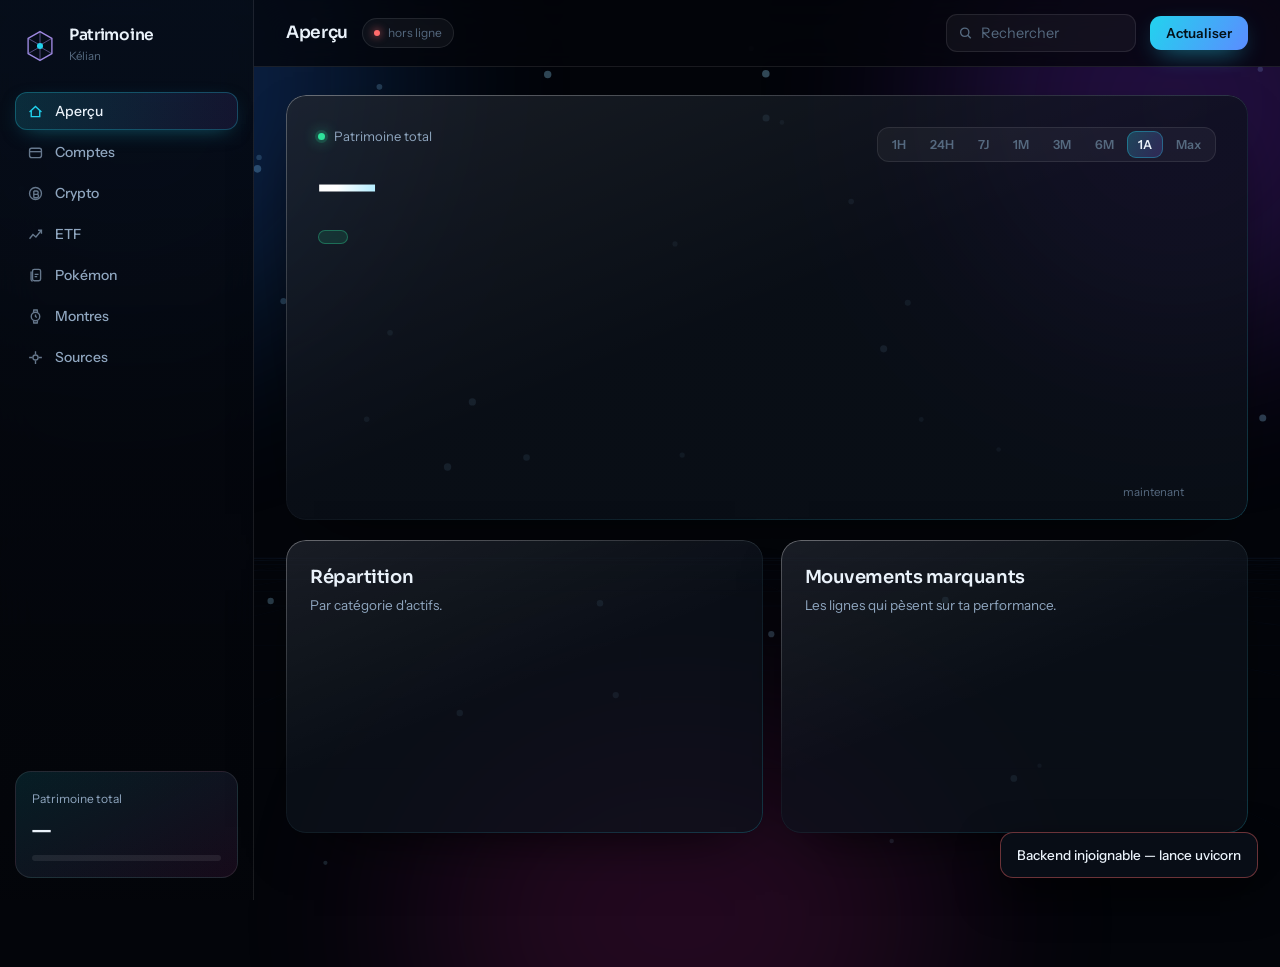
==== patrimoine/app/static/index.html @ 84a6c873 "Add patrimoine project files Co-Authored-By: Claude Sonnet 5 <noreply@anthropic.com>" ====
<!doctype html>
<meta charset="utf-8">
<meta name="viewport" content="width=device-width, initial-scale=1">
<title>Patrimoine</title>
<link rel="preconnect" href="https://fonts.googleapis.com">
<link rel="preconnect" href="https://fonts.gstatic.com" crossorigin>
<link href="https://fonts.googleapis.com/css2?family=Instrument+Sans:wght@400;500;600&family=Sora:wght@400;500;600;700&display=swap" rel="stylesheet">
<link rel="stylesheet" href="style.css">

<canvas id="ciel"></canvas>
<div class="halos"><i class="h1"></i><i class="h2"></i><i class="h3"></i></div>

<div class="app">
<aside>
  <div class="marque">
    <div class="cube"><svg viewBox="0 0 40 40" fill="none">
      <path d="M20 3 34 11v18L20 37 6 29V11z" stroke="url(#g1)" stroke-width="1.6" stroke-linejoin="round"/>
      <path d="M20 3v34M6 11l14 8 14-8M6 29l14-8 14 8" stroke="url(#g1)" stroke-width="1.1" opacity=".55"/>
      <circle cx="20" cy="20" r="3.6" fill="#22D3EE"/>
      <defs><linearGradient id="g1" x1="6" y1="37" x2="34" y2="3"><stop stop-color="#22D3EE"/><stop offset="1" stop-color="#FF4FD8"/></linearGradient></defs>
    </svg></div>
    <div><b>Patrimoine</b><span>Kélian</span></div>
  </div>

  <div class="menu" id="menu">
    <button class="mi" data-v="apercu" aria-current="true"><svg viewBox="0 0 20 20" fill="none" stroke="currentColor" stroke-width="1.6"><path d="M3 10.5 10 4l7 6.5"/><path d="M5 9.5V16h10V9.5"/></svg>Aperçu</button>
    <button class="mi" data-v="comptes"><svg viewBox="0 0 20 20" fill="none" stroke="currentColor" stroke-width="1.6"><rect x="3" y="5" width="14" height="11" rx="2.5"/><path d="M3 9h14"/></svg>Comptes<small id="n-cpt"></small></button>
    <button class="mi" data-v="crypto"><svg viewBox="0 0 20 20" fill="none" stroke="currentColor" stroke-width="1.6"><circle cx="10" cy="10" r="7"/><path d="M8 7h3.2a2 2 0 0 1 0 4H8m0 0h3.6a2 2 0 0 1 0 4H8m0-8v8"/></svg>Crypto<small id="n-cry"></small></button>
    <button class="mi" data-v="bourse"><svg viewBox="0 0 20 20" fill="none" stroke="currentColor" stroke-width="1.6"><path d="M3 15l4-5 3.5 3L17 5"/><path d="M13 5h4v4"/></svg>ETF<small id="n-etf"></small></button>
    <button class="mi" data-v="pokemon"><svg viewBox="0 0 20 20" fill="none" stroke="currentColor" stroke-width="1.6"><rect x="6.5" y="2.8" width="9.5" height="13.4" rx="2"/><path d="M4.8 5.2v9.6a2.2 2.2 0 0 0 1.7 2.1"/><path d="M9 8.6h4.5M9 11.4h3"/></svg>Pokémon<small id="n-pok"></small></button>
    <button class="mi" data-v="montres"><svg viewBox="0 0 20 20" fill="none" stroke="currentColor" stroke-width="1.6"><circle cx="10" cy="10" r="5"/><path d="M7.6 5.2 8 2.4h4l.4 2.8M7.6 14.8 8 17.6h4l.4-2.8M10 7.6V10l1.6 1.2"/></svg>Montres<small id="n-mon"></small></button>
    <button class="mi" data-v="sources"><svg viewBox="0 0 20 20" fill="none" stroke="currentColor" stroke-width="1.6"><path d="M10 2.5v4M10 13.5v4M2.5 10h4M13.5 10h4"/><circle cx="10" cy="10" r="3"/></svg>Sources</button>
  </div>

  <div class="side-bas">
    <div class="jauge"><span>Patrimoine total</span><b class="num" id="j-total">—</b><div class="barre" id="j-barre"></div></div>
  </div>
</aside>

<div class="zone">
  <div class="haut">
    <h1 id="titre">Aperçu</h1>
    <span class="etat-flux" id="flux"><i></i><span id="flux-txt">connexion…</span></span>
    <div class="recherche">
      <svg viewBox="0 0 20 20" fill="none" stroke="currentColor" stroke-width="1.8"><circle cx="9" cy="9" r="5.5"/><path d="M13 13l4 4"/></svg>
      <input id="q" placeholder="Rechercher" aria-label="Rechercher">
    </div>
    <button class="btn" id="sync">Actualiser</button>
  </div>

  <div class="corps">
    <!-- ===================== APERÇU ===================== -->
    <section class="vue on" id="v-apercu">
      <div class="scene"><div class="verre heros" id="heros">
        <div class="h-haut">
          <div>
            <p class="etiq"><i class="live"></i>Patrimoine total</p>
            <div class="montant num" id="total">—</div>
            <div class="gain"><span class="pilule" id="pilule"></span><em id="lib-periode"></em></div>
          </div>
          <div class="periodes" id="periodes"></div>
        </div>
        <div class="graph" id="zone-g">
          <svg id="courbe" viewBox="0 0 1000 216" preserveAspectRatio="none" role="img" aria-label="Évolution du patrimoine"></svg>
          <div class="info" id="info"></div>
        </div>
        <div class="echelle"><span id="e-g"></span><span id="e-d">maintenant</span></div>
      </div></div>

      <div class="duo">
        <div class="verre pan"><h2>Répartition</h2><p class="sous">Par catégorie d'actifs.</p>
          <div class="donut"><div class="donut-3d"><svg viewBox="0 0 186 186" id="donut" aria-hidden="true"></svg></div>
            <div class="dl" id="donut-leg"></div></div></div>
        <div class="verre pan"><h2>Mouvements marquants</h2><p class="sous">Les lignes qui pèsent sur ta performance.</p>
          <div id="mouv" style="margin-top:6px"></div></div>
      </div>
    </section>

    <!-- ===================== COMPTES ===================== -->
    <section class="vue" id="v-comptes">
      <div class="tete"><div><h2>Mes comptes</h2><p class="sous">Clique un compte pour déplier ses lignes.</p></div>
        <button class="btn btn-2" id="tout-ouvrir">Tout déplier</button></div>
      <div class="verre pan">
        <div class="grid-cpt entete">
          <div>Compte</div><div class="col-cat">Catégorie</div><div class="col-part r">Part</div>
          <div class="r">Valeur</div><div class="col-pv r">Plus-value</div><div></div>
        </div>
        <div id="tb-comptes"></div>
      </div>
    </section>

    <!-- ===================== CRYPTO ===================== -->
    <section class="vue" id="v-crypto">
      <div class="tete"><div><h2>Crypto</h2><p class="sous">Quantités Kraken, cours CoinGecko rafraîchis en continu.</p></div>
        <button class="btn" data-collecte="crypto">Rafraîchir</button></div>
      <div class="grille" id="g-crypto"></div>
    </section>

    <!-- ===================== ETF ===================== -->
    <section class="vue" id="v-bourse">
      <div class="tete"><div><h2>ETF et actions</h2><p class="sous">Yahoo Finance via le backend — cours différés d'environ 15 minutes.</p></div>
        <button class="btn" data-collecte="bourse">Rafraîchir</button></div>
      <div class="grille" id="g-etf"></div>
    </section>

    <!-- ===================== POKÉMON ===================== -->
    <section class="vue" id="v-pokemon">
      <div class="tete"><div><h2>Pokémon</h2><p class="sous">Cartes via PokemonTCG.io, scellé via TCG API.</p></div>
        <button class="btn" data-collecte="cartes">Rafraîchir</button></div>
      <div class="verre bandeau" id="bandeau-poke"></div>

      <div class="verre api">
        <div class="onglets" id="ong-rech">
          <button class="onglet" data-r="cartes" aria-selected="true">Cartes</button>
          <button class="onglet" data-r="scelle" aria-selected="false">Produits scellés</button>
        </div>
        <div class="api-form">
          <input id="api-q" placeholder="charizard, elite trainer box 151…" aria-label="Recherche">
          <button class="btn" id="api-go">Chercher</button>
        </div>
        <div class="api-etat" id="api-etat"></div>
        <div class="api-res" id="api-res"></div>
      </div>

      <div class="tete" style="margin-top:30px"><div><h2>Ma collection</h2></div></div>
      <div class="gc" id="g-poke"></div>
    </section>

    <!-- ===================== MONTRES ===================== -->
    <section class="vue" id="v-montres">
      <div class="tete"><div><h2>Montres</h2><p class="sous">Suivi manuel — aucune API gratuite ne couvre la cote horlogère.</p></div></div>
      <div class="verre bandeau" id="bandeau-montres"></div>
      <div class="gm" id="g-montres" style="margin-bottom:34px"></div>
      <div class="tete"><div><h2>Catalogue</h2><p class="sous">Ordres de grandeur mi-2026, à corriger à la main.</p></div>
        <div class="filtres" id="f-marques"></div></div>
      <div class="gm" id="g-catalogue"></div>
    </section>

    <!-- ===================== SOURCES ===================== -->
    <section class="vue" id="v-sources">
      <div class="tete"><div><h2>Sources de données</h2><p class="sous">État de chaque connecteur et prochaine collecte.</p></div>
        <button class="btn" data-collecte="tout">Tout collecter</button></div>
      <div class="src-grille" id="g-sources"></div>

      <div class="verre pan" style="margin-top:22px">
        <h2>Connecter une banque</h2>
        <p class="sous" style="margin-bottom:16px">Choisis ton établissement, valide chez lui, reviens ici. Aucun identifiant ne passe par cette page.</p>
        <div class="api-form">
          <select id="liste-banques"><option>Chargement…</option></select>
          <button class="btn" id="go-banque">Obtenir le lien</button>
        </div>
        <div class="api-etat" id="etat-banque"></div>
      </div>
    </section>
  </div>
</div>
</div>

<!-- ===================== MODALE ===================== -->
<div class="voile" id="voile">
  <div class="verre modale" role="dialog" aria-modal="true">
    <div class="m-haut"><div class="ecu l" id="m-ecu"></div>
      <div><h3 id="m-nom"></h3><p id="m-sous"></p></div>
      <button class="m-x" id="m-x" aria-label="Fermer">✕</button></div>
    <div class="m-visuel" id="m-visuel" hidden></div>
    <div class="m-g"><svg id="m-courbe" viewBox="0 0 420 96" preserveAspectRatio="none"></svg>
      <p class="m-legende" id="m-legende"></p></div>
    <div class="m-ch">
      <div><label for="m-qte">Quantité</label><input id="m-qte" type="number" step="any" min="0" class="num"></div>
      <div><label for="m-prix">Prix unitaire €</label><input id="m-prix" type="number" step="any" min="0" class="num"></div>
    </div>
    <div class="m-ch">
      <div><label for="m-inv">Investi €</label><input id="m-inv" type="number" step="any" min="0" class="num"></div>
      <div><label for="m-code">Code de cours</label><input id="m-code" placeholder="ethereum, PUST.PA, base1-4"></div>
    </div>
    <div class="m-ch" id="m-ch-img" hidden>
      <div style="grid-column:1/-1"><label for="m-img">Image (URL)</label>
        <input id="m-img" placeholder="https://… photo officielle"></div>
    </div>
    <div class="m-pied"><button class="btn btn-2" id="m-sup">Supprimer</button><button class="btn" id="m-ok">Enregistrer</button></div>
  </div>
</div>

<div class="toasts" id="toasts"></div>

<script src="visuels.js"></script>
<script src="app.js"></script>
---- patrimoine/app/static/style.css ----
:root{
  --void:#03050A;--verre:rgba(255,255,255,.045);--verre-2:rgba(255,255,255,.08);
  --bord:rgba(255,255,255,.09);--bord-2:rgba(255,255,255,.2);
  --txt:#EAF2FA;--txt-2:#8FA6BF;--txt-3:#55697F;
  --cyan:#22D3EE;--violet:#8B5CF6;--magenta:#FF4FD8;
  --invest:#4DA3FF;--crypto:#A78BFA;--pokemon:#FF4FD8;--montre:#F0C077;
  --courant:#34E7C8;--epargne:#A3E635;--autre:#8FA0B3;
  --up:#2FE39B;--down:#FF6B6B;
}
*{box-sizing:border-box}
html{scroll-behavior:smooth}
body{margin:0;background:var(--void);color:var(--txt);overflow-x:hidden;
  font-family:"Instrument Sans",system-ui,sans-serif;font-size:14.5px;line-height:1.5;-webkit-font-smoothing:antialiased}
#ciel{position:fixed;inset:0;z-index:0;pointer-events:none}
.halos{position:fixed;inset:0;z-index:0;pointer-events:none;transition:transform .6s cubic-bezier(.2,.8,.3,1)}
.halos i{position:absolute;border-radius:50%;filter:blur(96px)}
.h1{width:540px;height:540px;background:#1E63C8;top:-190px;left:-150px;opacity:.3}
.h2{width:470px;height:470px;background:#7A2FD8;top:-130px;right:-130px;opacity:.26}
.h3{width:540px;height:420px;background:#C21E8C;bottom:-230px;left:32%;opacity:.17}
.num{font-family:"Sora",sans-serif;font-variant-numeric:tabular-nums;letter-spacing:-.02em}
button,input,select{font-family:inherit;font-size:inherit;color:inherit}
button{cursor:pointer;background:none;border:none;padding:0;color:inherit}
:focus-visible{outline:2px solid var(--cyan);outline-offset:3px}
.up{color:var(--up)}.down{color:var(--down)}
.skel{background:linear-gradient(90deg,rgba(255,255,255,.05),rgba(255,255,255,.12),rgba(255,255,255,.05));
  background-size:200% 100%;animation:sk 1.4s infinite;border-radius:8px;color:transparent!important}
@keyframes sk{0%{background-position:200% 0}100%{background-position:-200% 0}}

.verre{position:relative;border-radius:20px;
  background:linear-gradient(158deg,rgba(255,255,255,.075),rgba(255,255,255,.012) 50%),rgba(9,14,24,.72);
  backdrop-filter:blur(22px) saturate(140%);box-shadow:0 22px 60px -28px rgba(0,0,0,.9),inset 0 1px 0 rgba(255,255,255,.09)}
.verre::before{content:"";position:absolute;inset:0;border-radius:inherit;padding:1px;pointer-events:none;
  background:linear-gradient(150deg,rgba(255,255,255,.28),rgba(255,255,255,.03) 42%,rgba(34,211,238,.22));
  -webkit-mask:linear-gradient(#000 0 0) content-box,linear-gradient(#000 0 0);
  -webkit-mask-composite:xor;mask-composite:exclude}

.app{display:grid;grid-template-columns:254px 1fr;min-height:100vh;position:relative;z-index:1}
aside{position:sticky;top:0;height:100vh;padding:22px 15px;display:flex;flex-direction:column;gap:22px;
  border-right:1px solid var(--bord);background:linear-gradient(180deg,rgba(6,10,18,.82),rgba(3,5,10,.94));backdrop-filter:blur(20px)}
.marque{display:flex;align-items:center;gap:12px;padding:4px 8px}
.marque .cube{width:34px;height:34px;flex:none;perspective:200px}
.marque .cube svg{width:100%;height:100%;animation:flotte 7s ease-in-out infinite}
@keyframes flotte{0%,100%{transform:rotateY(-14deg) rotateX(6deg)}50%{transform:rotateY(14deg) rotateX(-4deg)}}
.marque b{font-family:"Sora";font-size:15.5px;font-weight:600;letter-spacing:-.02em;display:block;line-height:1.2}
.marque span{color:var(--txt-3);font-size:11.5px}
.menu{display:flex;flex-direction:column;gap:3px}
.mi{display:flex;align-items:center;gap:11px;padding:10px 12px;border-radius:12px;width:100%;text-align:left;
  color:var(--txt-2);font-weight:500;font-size:14px;transition:.18s}
.mi svg{width:17px;height:17px;flex:none;opacity:.7}
.mi:hover{background:var(--verre);color:var(--txt)}
.mi[aria-current="true"]{color:var(--txt);background:linear-gradient(100deg,rgba(34,211,238,.16),rgba(139,92,246,.1));
  box-shadow:inset 0 0 0 1px rgba(34,211,238,.28),0 6px 22px -10px rgba(34,211,238,.5)}
.mi[aria-current="true"] svg{opacity:1;color:var(--cyan)}
.mi small{margin-left:auto;font-family:"Sora";font-size:11.5px;color:var(--txt-3)}
.side-bas{margin-top:auto}
.jauge{padding:16px;border-radius:16px;border:1px solid var(--bord);
  background:linear-gradient(150deg,rgba(34,211,238,.12),rgba(255,79,216,.08))}
.jauge span{color:var(--txt-2);font-size:12px}
.jauge b{display:block;font-family:"Sora";font-size:21px;font-weight:600;letter-spacing:-.03em;margin:5px 0 9px}
.jauge .barre{height:6px;border-radius:4px;overflow:hidden;display:flex;background:rgba(255,255,255,.08)}
.jauge .barre i{transition:width .6s cubic-bezier(.2,.8,.3,1)}

.zone{min-width:0}
.haut{position:sticky;top:0;z-index:30;display:flex;align-items:center;gap:14px;padding:14px 32px;
  border-bottom:1px solid var(--bord);background:rgba(3,5,10,.74);backdrop-filter:blur(20px)}
.haut h1{font-family:"Sora";font-size:17px;font-weight:600;letter-spacing:-.02em;margin:0}
.etat-flux{display:flex;align-items:center;gap:8px;font-size:12px;color:var(--txt-3);
  padding:5px 11px;border-radius:999px;border:1px solid var(--bord);background:var(--verre)}
.etat-flux i{width:6px;height:6px;border-radius:50%;background:var(--txt-3)}
.etat-flux.ok i{background:var(--up);box-shadow:0 0 8px var(--up);animation:pulse 2.4s infinite}
.etat-flux.ko i{background:var(--down);box-shadow:0 0 8px var(--down)}
@keyframes pulse{0%,100%{opacity:1}50%{opacity:.35}}
.recherche{position:relative;margin-left:auto}
.recherche svg{position:absolute;left:12px;top:50%;transform:translateY(-50%);width:15px;height:15px;color:var(--txt-3)}
.recherche input{width:190px;padding:9px 13px 9px 34px;border-radius:11px;background:var(--verre);border:1px solid var(--bord);transition:.2s}
.recherche input:focus{width:240px;border-color:rgba(34,211,238,.45);box-shadow:0 0 0 3px rgba(34,211,238,.1)}
.btn{border-radius:11px;padding:9px 16px;font-weight:600;font-size:13.5px;transition:.18s;
  background:linear-gradient(120deg,#22D3EE,#5B8CFF);color:#04121A;box-shadow:0 8px 26px -10px rgba(34,211,238,.8)}
.btn:hover{filter:brightness(1.1);transform:translateY(-1px)}
.btn[disabled]{opacity:.45;cursor:default;transform:none}
.btn-2{background:var(--verre);border:1px solid var(--bord-2);color:var(--txt);box-shadow:none}
.btn-2:hover{background:var(--verre-2);filter:none}
.btn-rose{background:linear-gradient(120deg,#FF4FD8,#A855F7);color:#fff;box-shadow:0 8px 26px -10px rgba(255,79,216,.85)}
.btn-or{background:linear-gradient(120deg,#F0C077,#D69A45);color:#211405;box-shadow:0 8px 26px -10px rgba(240,192,119,.7)}
.btn-s{padding:7px 12px;font-size:12.5px;border-radius:9px}

.corps{padding:28px 32px 100px;max-width:1220px}
.vue{display:none}.vue.on{display:block;animation:entree .35s ease both}
@keyframes entree{from{opacity:0;transform:translateY(10px)}to{opacity:1;transform:none}}
.tete{display:flex;justify-content:space-between;align-items:flex-end;gap:18px;flex-wrap:wrap;margin:0 0 18px}
h2{font-family:"Sora";font-size:18px;font-weight:600;letter-spacing:-.025em;margin:0}
.sous{color:var(--txt-2);font-size:13.5px;margin:4px 0 0}

.scene{perspective:1400px;margin-bottom:20px}
.heros{padding:32px 32px 0;overflow:hidden;transform-style:preserve-3d;transition:transform .3s ease-out}
.h-haut{display:flex;justify-content:space-between;gap:26px;flex-wrap:wrap;align-items:flex-start;transform:translateZ(38px)}
.etiq{color:var(--txt-2);font-size:13px;margin:0 0 8px;display:flex;align-items:center;gap:9px}
.live{width:7px;height:7px;border-radius:50%;background:var(--up);box-shadow:0 0 0 3px rgba(47,227,155,.16),0 0 14px var(--up);animation:pulse 2.4s infinite}
.montant{font-family:"Sora";font-size:clamp(40px,6.6vw,64px);font-weight:600;line-height:.95;letter-spacing:-.045em;
  background:linear-gradient(100deg,#fff 20%,#9FE8FF 60%,#D9B4FF);-webkit-background-clip:text;background-clip:text;color:transparent}
.gain{display:flex;align-items:center;gap:11px;margin-top:15px;flex-wrap:wrap;font-size:13.5px}
.pilule{display:inline-flex;align-items:center;gap:8px;padding:6px 14px;border-radius:999px;font-weight:600;
  background:rgba(47,227,155,.12);border:1px solid rgba(47,227,155,.34);box-shadow:0 0 24px -8px rgba(47,227,155,.8)}
.pilule.bas{background:rgba(255,107,107,.12);border-color:rgba(255,107,107,.34);box-shadow:0 0 24px -8px rgba(255,107,107,.8)}
.gain em{font-style:normal;color:var(--txt-3)}
.periodes{display:flex;gap:2px;padding:3px;border-radius:12px;background:var(--verre);border:1px solid var(--bord);flex-wrap:wrap}
.pe{padding:6px 11px;border-radius:9px;color:var(--txt-3);font-size:12.5px;font-weight:600;transition:.15s}
.pe[aria-pressed="true"]{background:linear-gradient(120deg,rgba(34,211,238,.24),rgba(139,92,246,.2));color:var(--txt);
  box-shadow:inset 0 0 0 1px rgba(34,211,238,.35)}
.graph{position:relative;margin:22px -32px 0;transform:translateZ(18px)}
.graph svg{display:block;width:100%;height:216px;overflow:visible}
.info{position:absolute;pointer-events:none;opacity:0;transition:opacity .12s;z-index:6;
  background:rgba(6,12,22,.96);border:1px solid rgba(34,211,238,.4);border-radius:12px;padding:9px 13px;white-space:nowrap;
  transform:translate(-50%,-128%);box-shadow:0 14px 44px rgba(0,0,0,.7),0 0 30px -12px var(--cyan)}
.info b{display:block;font-family:"Sora";font-size:16px;font-weight:600;letter-spacing:-.02em}
.info span{color:var(--txt-3);font-size:11.5px}
.echelle{display:flex;justify-content:space-between;padding:2px 32px 18px;font-size:11.5px;color:var(--txt-3)}

.duo{display:grid;grid-template-columns:1.02fr 1fr;gap:18px;margin-bottom:34px}
.pan{padding:24px}
.donut{display:flex;align-items:center;gap:22px;flex-wrap:wrap;margin-top:8px}
.donut-3d{width:186px;height:186px;flex:none;perspective:700px}
.donut-3d svg{width:100%;height:100%;transform:rotateX(52deg);filter:drop-shadow(0 18px 24px rgba(0,0,0,.65))}
.dl{flex:1;min-width:176px}
.dl-r{display:grid;grid-template-columns:auto 1fr auto;gap:11px;align-items:center;padding:8px 0;border-bottom:1px solid rgba(255,255,255,.05)}
.dl-r:last-child{border-bottom:none}
.pt{width:9px;height:9px;border-radius:3px}
.dl-r i{font-style:normal;color:var(--txt-3);font-size:11.5px;margin-left:7px}
.dl-r b{font-family:"Sora";font-size:13.5px;font-weight:600}
.mv{display:flex;align-items:center;gap:13px;padding:10px 0;border-bottom:1px solid rgba(255,255,255,.05)}
.mv:last-child{border-bottom:none}
.mv .txt{flex:1;min-width:0}
.mv .txt div{font-weight:500;font-size:13.5px;white-space:nowrap;overflow:hidden;text-overflow:ellipsis}
.mv .txt span{color:var(--txt-3);font-size:11.5px}
.mv .val{text-align:right;font-family:"Sora";font-size:13.5px;font-weight:600}
.mv .val span{display:block;color:var(--txt-3);font-size:11.5px;font-weight:400}

.ecu{width:40px;height:40px;border-radius:12px;flex:none;overflow:hidden;position:relative;background:#0A1220;
  box-shadow:inset 0 0 0 1px rgba(255,255,255,.09)}
.ecu svg,.ecu img{width:100%;height:100%;display:block;object-fit:cover}
.ecu.s{width:32px;height:32px;border-radius:10px}
.ecu.l{width:52px;height:52px;border-radius:15px}

.grid-cpt{display:grid;grid-template-columns:minmax(0,1fr) 170px 96px 120px 132px 34px;gap:16px;align-items:center}
.entete{padding:0 0 12px;border-bottom:1px solid var(--bord);color:var(--txt-3);font-size:12px;font-weight:500}
.entete .r{text-align:right}
.rangee{padding:14px 0;width:100%;text-align:left;transition:.15s;border-bottom:1px solid rgba(255,255,255,.05)}
.rangee:hover{background:rgba(255,255,255,.03)}
.rg-nom{display:flex;align-items:center;gap:13px;min-width:0}
.rg-nom .t{min-width:0}
.rg-nom .t div{font-weight:600;font-size:14.5px;white-space:nowrap;overflow:hidden;text-overflow:ellipsis}
.rg-nom .t span{color:var(--txt-3);font-size:12px}
.tag{display:inline-flex;align-items:center;gap:7px;padding:4px 11px;border-radius:9px;font-size:11.5px;font-weight:500;
  background:var(--verre);color:var(--txt-2);border:1px solid var(--bord);white-space:nowrap}
.part{display:flex;align-items:center;gap:8px;font-size:12.5px;color:var(--txt-2);justify-content:flex-end;white-space:nowrap}
.rg-val{font-family:"Sora";font-weight:600;font-size:15px;text-align:right;white-space:nowrap}
.rg-pv{text-align:right;font-family:"Sora";font-size:13px;font-weight:600;white-space:nowrap}
.rg-pv span{display:block;font-size:11.5px;font-weight:500;opacity:.85}
.chev{color:var(--txt-3);transition:transform .2s;justify-self:end}
.ouvert .chev{transform:rotate(90deg)}
.enfants{display:none;padding:2px 0 12px 53px}
.ouvert + .enfants{display:block}
.grid-lig{display:grid;grid-template-columns:minmax(0,1fr) 104px 112px 132px;gap:16px;align-items:center}
.enf{padding:11px 0;border-top:1px solid rgba(255,255,255,.04);width:100%;text-align:left}
.enf:hover{background:rgba(255,255,255,.025)}
.enf-nom{display:flex;align-items:center;gap:11px;min-width:0}
.enf-nom div{font-weight:500;font-size:13.5px;white-space:nowrap;overflow:hidden;text-overflow:ellipsis}
.enf-nom span{color:var(--txt-3);font-size:11.5px}
.direct{display:inline-flex;align-items:center;gap:5px;font-size:10.5px;font-weight:600;color:#7BF3C8;
  background:rgba(47,227,155,.12);border:1px solid rgba(47,227,155,.3);padding:2px 7px;border-radius:7px;margin-left:8px}
.direct i{width:5px;height:5px;border-radius:50%;background:#2FE39B;animation:pulse 2s infinite}
.direct.gris{color:var(--txt-3);background:var(--verre);border-color:var(--bord)}
.direct.gris i{background:var(--txt-3);animation:none}

.grille{display:grid;grid-template-columns:repeat(auto-fill,minmax(300px,1fr));gap:18px}
.t3d{perspective:1000px}
.t3d>*{transform-style:preserve-3d;transition:transform .25s cubic-bezier(.2,.8,.3,1),box-shadow .3s}
.cc{padding:22px;overflow:hidden;text-align:left;width:100%;display:block}
.t3d:hover .cc{box-shadow:0 30px 60px -26px rgba(34,211,238,.55),inset 0 1px 0 rgba(255,255,255,.14)}
.cc-lueur{position:absolute;width:220px;height:220px;border-radius:50%;filter:blur(64px);opacity:.22;top:-96px;right:-56px;pointer-events:none}
.cc-haut{display:flex;align-items:center;gap:14px;position:relative;transform:translateZ(30px)}
.cc-haut .t{min-width:0}
.cc-haut .t div{font-family:"Sora";font-weight:600;font-size:16px;letter-spacing:-.02em}
.cc-haut .t span{color:var(--txt-3);font-size:12px}
.cc-cours{margin-top:14px;font-size:12.5px;color:var(--txt-2);transform:translateZ(20px)}
.cc-val{font-family:"Sora";font-size:26px;font-weight:600;letter-spacing:-.035em;margin-top:4px;transform:translateZ(22px)}
.cc-bas{display:flex;align-items:flex-end;justify-content:space-between;gap:12px;margin-top:6px;position:relative;transform:translateZ(14px)}
.cc-perf{display:flex;align-items:center;gap:8px;font-size:13px;font-weight:600}
.cc-perf em{font-style:normal;padding:3px 9px;border-radius:8px;background:rgba(47,227,155,.14)}
.cc-perf.down em{background:rgba(255,107,107,.14)}

.bandeau{display:grid;grid-template-columns:repeat(auto-fit,minmax(158px,1fr));overflow:hidden;margin-bottom:20px}
.bd{padding:18px 22px;border-right:1px solid var(--bord)}
.bd:last-child{border-right:none}
.bd span{display:block;color:var(--txt-2);font-size:12.5px;margin-bottom:6px}
.bd b{font-family:"Sora";font-size:22px;font-weight:600;letter-spacing:-.03em}

.gc{display:grid;grid-template-columns:repeat(auto-fill,minmax(224px,1fr));gap:20px}
.pc-in{position:relative;border-radius:19px;overflow:hidden;width:100%;text-align:left;display:block;
  background:linear-gradient(158deg,rgba(255,255,255,.07),rgba(255,255,255,.01)),rgba(9,14,24,.8);border:1px solid var(--bord)}
.t3d:hover .pc-in{box-shadow:0 32px 64px -26px rgba(255,79,216,.5),0 0 0 1px rgba(255,255,255,.14)}
.visuel{position:relative;aspect-ratio:3/4;overflow:hidden;background:radial-gradient(120% 90% at 50% 0%,#182338,#060A12)}
.visuel svg,.visuel img{position:absolute;inset:0;width:100%;height:100%;object-fit:cover}
.visuel img.carte{object-fit:contain;padding:8px}
.holo{position:absolute;inset:0;opacity:0;transition:opacity .3s;mix-blend-mode:color-dodge;background-size:230% 230%;
  background:linear-gradient(105deg,transparent 30%,rgba(90,255,235,.42) 42%,rgba(255,120,240,.46) 50%,rgba(255,220,120,.4) 58%,transparent 70%)}
.t3d:hover .holo{opacity:.6}
.eclat{position:absolute;inset:0;opacity:0;transition:opacity .3s;pointer-events:none;
  background:radial-gradient(220px circle at var(--mx,50%) var(--my,50%),rgba(255,255,255,.3),transparent 60%)}
.t3d:hover .eclat{opacity:1}
.badge-api{position:absolute;right:11px;top:11px;padding:5px 9px;border-radius:9px;font-size:10.5px;font-weight:600;
  background:rgba(34,211,238,.16);border:1px solid rgba(34,211,238,.4);color:#9FF0FF}
.pc-txt{padding:15px 17px 17px;position:relative;transform:translateZ(24px)}
.pc-txt h3{margin:0;font-size:14px;font-weight:600;line-height:1.3}
.pc-txt p{margin:3px 0 0;color:var(--txt-3);font-size:11.5px}
.pc-bas{display:flex;align-items:flex-end;justify-content:space-between;gap:10px;margin-top:13px}
.pc-bas b{font-family:"Sora";font-size:19px;font-weight:600;letter-spacing:-.03em}
.pc-bas span{font-size:12px;font-weight:600;text-align:right}
.pc-bas span i{font-style:normal;display:block;color:var(--txt-3);font-weight:400;font-size:11px}

.api{padding:22px;margin-bottom:22px}
.onglets{display:inline-flex;gap:3px;background:var(--verre);border:1px solid var(--bord);border-radius:11px;padding:3px;margin-bottom:14px}
.onglet{padding:7px 15px;border-radius:8px;color:var(--txt-3);font-weight:500;font-size:13px}
.onglet[aria-selected="true"]{background:var(--txt);color:#04121A}
.api-form{display:flex;gap:10px;flex-wrap:wrap}
.api-form input,.api-form select{flex:1 1 240px;padding:11px 14px;border-radius:12px;background:rgba(0,0,0,.4);border:1px solid var(--bord-2)}
.api-etat{margin-top:14px;font-size:13px;color:var(--txt-2)}
.api-res{display:grid;grid-template-columns:repeat(auto-fill,minmax(148px,1fr));gap:14px;margin-top:16px}
.rc{border:1px solid var(--bord);border-radius:14px;overflow:hidden;background:rgba(0,0,0,.3);text-align:left;transition:.2s}
.rc:hover{border-color:rgba(34,211,238,.5);transform:translateY(-3px)}
.rc img{width:100%;aspect-ratio:3/4;object-fit:contain;background:#080D18;display:block;padding:6px}
.rc>div{padding:10px 11px 12px}
.rc h4{margin:0;font-size:12.5px;font-weight:600;line-height:1.3}
.rc p{margin:2px 0 0;font-size:11px;color:var(--txt-3)}
.rc b{display:block;margin-top:7px;font-family:"Sora";font-size:14px;font-weight:600}

.gm{display:grid;grid-template-columns:repeat(auto-fill,minmax(268px,1fr));gap:18px}
.mc{border-radius:19px;overflow:hidden;width:100%;text-align:left;display:block;
  background:linear-gradient(158deg,rgba(255,255,255,.07),rgba(255,255,255,.01)),rgba(9,14,24,.8);border:1px solid var(--bord)}
.t3d:hover .mc{box-shadow:0 30px 62px -26px rgba(240,192,119,.45),0 0 0 1px rgba(255,255,255,.14)}
.mc-vis{position:relative;height:186px;background:radial-gradient(110% 90% at 50% 18%,#1E2637,#070B13);overflow:hidden}
.mc-vis svg,.mc-vis img{position:absolute;inset:0;width:100%;height:100%}
.mc-vis img{object-fit:contain;padding:10px}
.mc-txt{padding:16px 18px 18px;transform:translateZ(22px)}
.mc-marque{color:var(--montre);font-size:11.5px;font-weight:600;letter-spacing:.04em}
.mc-txt h3{margin:3px 0 0;font-size:15px;font-weight:600}
.mc-txt p{margin:2px 0 0;color:var(--txt-3);font-size:11.5px}
.mc-prix{display:flex;justify-content:space-between;gap:12px;margin-top:15px;padding-top:14px;border-top:1px solid var(--bord)}
.mc-prix div span{display:block;color:var(--txt-3);font-size:11px;margin-bottom:3px}
.mc-prix div b{font-family:"Sora";font-size:14.5px;font-weight:600}
.ecart{display:inline-block;padding:4px 10px;border-radius:9px;font-size:11.5px;font-weight:600}
.prime{background:rgba(47,227,155,.14);color:var(--up)}
.decote{background:rgba(255,107,107,.14);color:var(--down)}
.filtres{display:flex;gap:8px;flex-wrap:wrap}
.fc{border:1px solid var(--bord);background:var(--verre);color:var(--txt-2);padding:7px 14px;border-radius:999px;font-size:13px;font-weight:500;transition:.18s}
.fc:hover{border-color:var(--bord-2);color:var(--txt)}
.fc[aria-pressed="true"]{background:linear-gradient(120deg,rgba(240,192,119,.28),rgba(240,192,119,.14));color:#FFE0B0;border-color:rgba(240,192,119,.5)}

.src-grille{display:grid;grid-template-columns:repeat(auto-fit,minmax(280px,1fr));gap:16px}
.src{padding:20px 22px;border-radius:18px;border:1px solid var(--bord);background:rgba(9,14,24,.7)}
.src h3{margin:0 0 4px;font-size:14.5px;font-weight:600;display:flex;align-items:center;gap:9px}
.src .pt{width:8px;height:8px}
.src p{margin:0;color:var(--txt-2);font-size:12.5px}
.src .detail{margin-top:10px;font-family:ui-monospace,Menlo,monospace;font-size:11.5px;color:var(--txt-3);
  background:rgba(0,0,0,.35);border:1px solid var(--bord);border-radius:9px;padding:8px 10px;overflow-x:auto;white-space:pre-wrap}

.voile{position:fixed;inset:0;z-index:70;background:rgba(2,4,8,.78);backdrop-filter:blur(10px);display:none;place-items:center;padding:24px;overflow:auto}
.voile.on{display:grid}
.modale{width:min(560px,100%);padding:28px;animation:pop .24s cubic-bezier(.2,.9,.3,1.25)}
@keyframes pop{from{transform:scale(.95) translateY(8px);opacity:0}to{transform:none;opacity:1}}
.m-haut{display:flex;align-items:center;gap:15px;margin-bottom:20px}
.m-haut h3{margin:0;font-size:17px;font-weight:600}
.m-haut p{margin:2px 0 0;color:var(--txt-3);font-size:12.5px}
.m-x{margin-left:auto;color:var(--txt-3);font-size:19px}
.m-visuel{position:relative;height:200px;border-radius:15px;overflow:hidden;margin-bottom:16px;background:#070C16}
.m-visuel svg,.m-visuel img{position:absolute;inset:0;width:100%;height:100%;object-fit:contain}
.m-g{border:1px solid var(--bord);border-radius:15px;padding:14px;margin-bottom:18px;background:rgba(0,0,0,.35)}
.m-g svg{display:block;width:100%;height:96px}
.m-legende{margin:8px 0 0;font-size:11.5px;color:var(--txt-3)}
.m-ch{display:grid;grid-template-columns:1fr 1fr;gap:14px;margin-bottom:16px}
label{display:block;font-size:12.5px;color:var(--txt-2);margin-bottom:6px}
input,select{width:100%;padding:10px 12px;background:rgba(0,0,0,.45);border:1px solid var(--bord-2);border-radius:11px}
input::placeholder{color:var(--txt-3)}
input:focus,select:focus{border-color:var(--cyan)}
.m-pied{display:flex;gap:10px;justify-content:flex-end;margin-top:6px}

.toasts{position:fixed;right:22px;bottom:22px;z-index:90;display:flex;flex-direction:column;gap:10px}
.toast{padding:12px 16px;border-radius:13px;font-size:13.5px;font-weight:500;animation:pop .25s ease both;
  background:rgba(9,14,24,.94);border:1px solid var(--bord-2);backdrop-filter:blur(14px);box-shadow:0 16px 40px rgba(0,0,0,.6)}
.toast.ok{border-color:rgba(47,227,155,.4)}
.toast.ko{border-color:rgba(255,107,107,.4)}

@media(max-width:1080px){
  .app{grid-template-columns:1fr}
  aside{position:static;height:auto;flex-direction:row;align-items:center;gap:12px;overflow-x:auto;padding:13px 16px;border-right:none;border-bottom:1px solid var(--bord)}
  .menu{flex-direction:row}.mi small,.side-bas,.marque span{display:none}
  .haut{padding:12px 16px}.corps{padding:20px 16px 70px}
  .duo{grid-template-columns:1fr}
  .grid-cpt{grid-template-columns:minmax(0,1fr) 108px 30px;gap:10px}
  .grid-cpt>.col-cat,.grid-cpt>.col-part,.grid-cpt>.col-pv{display:none}
  .grid-lig{grid-template-columns:minmax(0,1fr) 104px;gap:10px}
  .grid-lig>.col-spark,.grid-lig>.col-pv{display:none}
  .enfants{padding-left:8px}
  .heros{padding:22px 18px 0}.graph{margin:18px -18px 0}.echelle{padding:2px 18px 16px}
  .recherche input{width:120px}.recherche input:focus{width:150px}
  .etat-flux span{display:none}
}
@media(max-width:560px){.m-ch{grid-template-columns:1fr}.haut h1{display:none}}
@media(prefers-reduced-motion:reduce){*{transition:none!important;animation:none!important}}
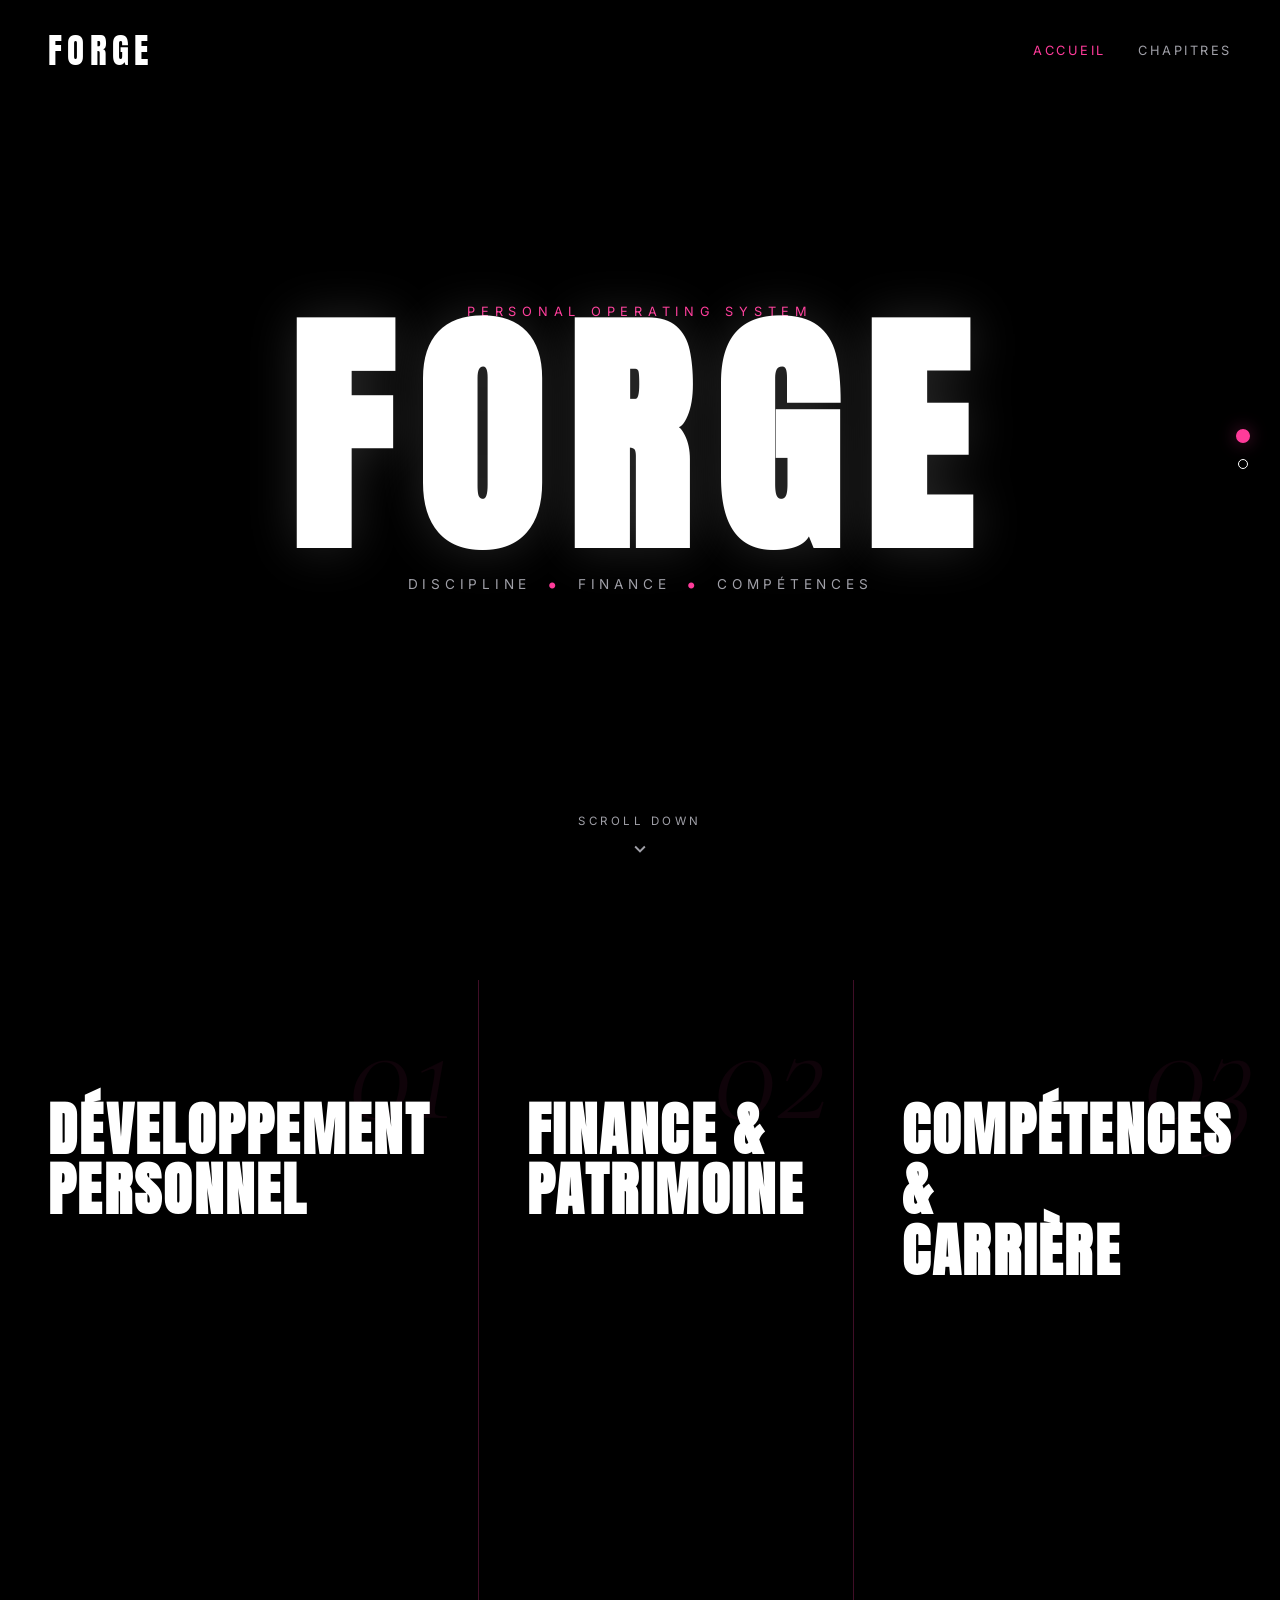
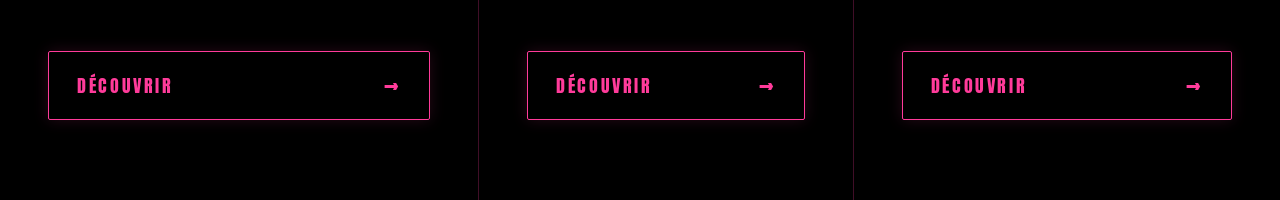
==== commit 8c01581c: "Intégrer le dashboard Patrimoine dans FORGE (chapitre Finance) - Fusionne les pages FORGE (index/car" ====
--- a/patrimoine/app/static/index.html
+++ b/patrimoine/app/static/index.html
@@ -1,187 +1,96 @@
-<!doctype html>
-<meta charset="utf-8">
-<meta name="viewport" content="width=device-width, initial-scale=1">
-<title>Patrimoine</title>
-<link rel="preconnect" href="https://fonts.googleapis.com">
-<link rel="preconnect" href="https://fonts.gstatic.com" crossorigin>
-<link href="https://fonts.googleapis.com/css2?family=Instrument+Sans:wght@400;500;600&family=Sora:wght@400;500;600;700&display=swap" rel="stylesheet">
-<link rel="stylesheet" href="style.css">
+<!DOCTYPE html>
+<html lang="fr">
+<head>
+  <meta charset="UTF-8">
+  <meta name="viewport" content="width=device-width, initial-scale=1.0">
+  <title>FORGE — Personal OS</title>
+  <link rel="preconnect" href="https://fonts.googleapis.com">
+  <link rel="preconnect" href="https://fonts.gstatic.com" crossorigin>
+  <link href="https://fonts.googleapis.com/css2?family=Anton&family=Cormorant+Garamond:ital,wght@0,300;0,400;0,600;1,300;1,400&family=Inter:wght@300;400;500;600&family=Oswald:wght@500;600;700&display=swap" rel="stylesheet">
+  <link rel="stylesheet" href="style.css">
+</head>
+<body>
 
-<canvas id="ciel"></canvas>
-<div class="halos"><i class="h1"></i><i class="h2"></i><i class="h3"></i></div>
+  <!-- ===== NAVIGATION FIXED ===== -->
+  <nav class="nav">
+    <a href="#hero" class="brand">FORGE</a>
+    <div class="nav-links">
+      <a href="#hero" class="nav-item active">Accueil</a>
+      <a href="#chapters" class="nav-item">Chapitres</a>
+    </div>
+  </nav>
 
-<div class="app">
-<aside>
-  <div class="marque">
-    <div class="cube"><svg viewBox="0 0 40 40" fill="none">
-      <path d="M20 3 34 11v18L20 37 6 29V11z" stroke="url(#g1)" stroke-width="1.6" stroke-linejoin="round"/>
-      <path d="M20 3v34M6 11l14 8 14-8M6 29l14-8 14 8" stroke="url(#g1)" stroke-width="1.1" opacity=".55"/>
-      <circle cx="20" cy="20" r="3.6" fill="#22D3EE"/>
-      <defs><linearGradient id="g1" x1="6" y1="37" x2="34" y2="3"><stop stop-color="#22D3EE"/><stop offset="1" stop-color="#FF4FD8"/></linearGradient></defs>
-    </svg></div>
-    <div><b>Patrimoine</b><span>Kélian</span></div>
+  <!-- ===== INDICATEUR DE PAGE ===== -->
+  <div class="page-indicator">
+    <a href="#hero" class="dot active" data-label="Accueil"></a>
+    <a href="#chapters" class="dot" data-label="Chapitres"></a>
   </div>
 
-  <div class="menu" id="menu">
-    <button class="mi" data-v="apercu" aria-current="true"><svg viewBox="0 0 20 20" fill="none" stroke="currentColor" stroke-width="1.6"><path d="M3 10.5 10 4l7 6.5"/><path d="M5 9.5V16h10V9.5"/></svg>Aperçu</button>
-    <button class="mi" data-v="comptes"><svg viewBox="0 0 20 20" fill="none" stroke="currentColor" stroke-width="1.6"><rect x="3" y="5" width="14" height="11" rx="2.5"/><path d="M3 9h14"/></svg>Comptes<small id="n-cpt"></small></button>
-    <button class="mi" data-v="crypto"><svg viewBox="0 0 20 20" fill="none" stroke="currentColor" stroke-width="1.6"><circle cx="10" cy="10" r="7"/><path d="M8 7h3.2a2 2 0 0 1 0 4H8m0 0h3.6a2 2 0 0 1 0 4H8m0-8v8"/></svg>Crypto<small id="n-cry"></small></button>
-    <button class="mi" data-v="bourse"><svg viewBox="0 0 20 20" fill="none" stroke="currentColor" stroke-width="1.6"><path d="M3 15l4-5 3.5 3L17 5"/><path d="M13 5h4v4"/></svg>ETF<small id="n-etf"></small></button>
-    <button class="mi" data-v="pokemon"><svg viewBox="0 0 20 20" fill="none" stroke="currentColor" stroke-width="1.6"><rect x="6.5" y="2.8" width="9.5" height="13.4" rx="2"/><path d="M4.8 5.2v9.6a2.2 2.2 0 0 0 1.7 2.1"/><path d="M9 8.6h4.5M9 11.4h3"/></svg>Pokémon<small id="n-pok"></small></button>
-    <button class="mi" data-v="montres"><svg viewBox="0 0 20 20" fill="none" stroke="currentColor" stroke-width="1.6"><circle cx="10" cy="10" r="5"/><path d="M7.6 5.2 8 2.4h4l.4 2.8M7.6 14.8 8 17.6h4l.4-2.8M10 7.6V10l1.6 1.2"/></svg>Montres<small id="n-mon"></small></button>
-    <button class="mi" data-v="sources"><svg viewBox="0 0 20 20" fill="none" stroke="currentColor" stroke-width="1.6"><path d="M10 2.5v4M10 13.5v4M2.5 10h4M13.5 10h4"/><circle cx="10" cy="10" r="3"/></svg>Sources</button>
-  </div>
+  <!-- PAGE 1: HERO (NOIR, BLANC & ROSE) -->
+  <section class="page-section hero-section" id="hero">
+    <div class="hero-content-clean">
+      <p class="hero-subtag">PERSONAL OPERATING SYSTEM</p>
+      <h1 class="hero-title-white">FORGE</h1>
+      <p class="hero-subtitle-line">DISCIPLINE <span class="dot">•</span> FINANCE <span class="dot">•</span> COMPÉTENCES</p>
+    </div>
 
-  <div class="side-bas">
-    <div class="jauge"><span>Patrimoine total</span><b class="num" id="j-total">—</b><div class="barre" id="j-barre"></div></div>
-  </div>
-</aside>
+    <a href="#chapters" class="scroll-down-hint">
+      <span>SCROLL DOWN</span>
+      <svg viewBox="0 0 24 24" width="22" height="22"><path fill="currentColor" d="M7.41 8.59L12 13.17l4.59-4.58L18 10l-6 6-6-6 1.41-1.41z"/></svg>
+    </a>
+  </section>
 
-<div class="zone">
-  <div class="haut">
-    <h1 id="titre">Aperçu</h1>
-    <span class="etat-flux" id="flux"><i></i><span id="flux-txt">connexion…</span></span>
-    <div class="recherche">
-      <svg viewBox="0 0 20 20" fill="none" stroke="currentColor" stroke-width="1.8"><circle cx="9" cy="9" r="5.5"/><path d="M13 13l4 4"/></svg>
-      <input id="q" placeholder="Rechercher" aria-label="Rechercher">
-    </div>
-    <button class="btn" id="sync">Actualiser</button>
-  </div>
+  <!-- PAGE 2: LES 3 COLONNES VERTICALES PURES AVEC BOUTON ANIMÉ -->
+  <section class="page-section chapters-full-section" id="chapters">
+    
+    <div class="vertical-chapters-container">
 
-  <div class="corps">
-    <!-- ===================== APERÇU ===================== -->
-    <section class="vue on" id="v-apercu">
-      <div class="scene"><div class="verre heros" id="heros">
-        <div class="h-haut">
-          <div>
-            <p class="etiq"><i class="live"></i>Patrimoine total</p>
-            <div class="montant num" id="total">—</div>
-            <div class="gain"><span class="pilule" id="pilule"></span><em id="lib-periode"></em></div>
-          </div>
-          <div class="periodes" id="periodes"></div>
+      <!-- COLONNE GAUCHE: DEVELOPPEMENT PERSONNEL -->
+      <div class="vertical-col col-left">
+        <div class="col-bg-num">01</div>
+        <div class="col-main-header">
+          <h2 class="col-title">DÉVELOPPEMENT<br>PERSONNEL</h2>
         </div>
-        <div class="graph" id="zone-g">
-          <svg id="courbe" viewBox="0 0 1000 216" preserveAspectRatio="none" role="img" aria-label="Évolution du patrimoine"></svg>
-          <div class="info" id="info"></div>
+        <div class="col-footer">
+          <a href="personal.html" class="btn-discover">
+            <span class="btn-text">DÉCOUVRIR</span>
+            <span class="btn-arrow">→</span>
+          </a>
         </div>
-        <div class="echelle"><span id="e-g"></span><span id="e-d">maintenant</span></div>
-      </div></div>
-
-      <div class="duo">
-        <div class="verre pan"><h2>Répartition</h2><p class="sous">Par catégorie d'actifs.</p>
-          <div class="donut"><div class="donut-3d"><svg viewBox="0 0 186 186" id="donut" aria-hidden="true"></svg></div>
-            <div class="dl" id="donut-leg"></div></div></div>
-        <div class="verre pan"><h2>Mouvements marquants</h2><p class="sous">Les lignes qui pèsent sur ta performance.</p>
-          <div id="mouv" style="margin-top:6px"></div></div>
-      </div>
-    </section>
-
-    <!-- ===================== COMPTES ===================== -->
-    <section class="vue" id="v-comptes">
-      <div class="tete"><div><h2>Mes comptes</h2><p class="sous">Clique un compte pour déplier ses lignes.</p></div>
-        <button class="btn btn-2" id="tout-ouvrir">Tout déplier</button></div>
-      <div class="verre pan">
-        <div class="grid-cpt entete">
-          <div>Compte</div><div class="col-cat">Catégorie</div><div class="col-part r">Part</div>
-          <div class="r">Valeur</div><div class="col-pv r">Plus-value</div><div></div>
-        </div>
-        <div id="tb-comptes"></div>
-      </div>
-    </section>
-
-    <!-- ===================== CRYPTO ===================== -->
-    <section class="vue" id="v-crypto">
-      <div class="tete"><div><h2>Crypto</h2><p class="sous">Quantités Kraken, cours CoinGecko rafraîchis en continu.</p></div>
-        <button class="btn" data-collecte="crypto">Rafraîchir</button></div>
-      <div class="grille" id="g-crypto"></div>
-    </section>
-
-    <!-- ===================== ETF ===================== -->
-    <section class="vue" id="v-bourse">
-      <div class="tete"><div><h2>ETF et actions</h2><p class="sous">Yahoo Finance via le backend — cours différés d'environ 15 minutes.</p></div>
-        <button class="btn" data-collecte="bourse">Rafraîchir</button></div>
-      <div class="grille" id="g-etf"></div>
-    </section>
-
-    <!-- ===================== POKÉMON ===================== -->
-    <section class="vue" id="v-pokemon">
-      <div class="tete"><div><h2>Pokémon</h2><p class="sous">Cartes via PokemonTCG.io, scellé via TCG API.</p></div>
-        <button class="btn" data-collecte="cartes">Rafraîchir</button></div>
-      <div class="verre bandeau" id="bandeau-poke"></div>
-
-      <div class="verre api">
-        <div class="onglets" id="ong-rech">
-          <button class="onglet" data-r="cartes" aria-selected="true">Cartes</button>
-          <button class="onglet" data-r="scelle" aria-selected="false">Produits scellés</button>
-        </div>
-        <div class="api-form">
-          <input id="api-q" placeholder="charizard, elite trainer box 151…" aria-label="Recherche">
-          <button class="btn" id="api-go">Chercher</button>
-        </div>
-        <div class="api-etat" id="api-etat"></div>
-        <div class="api-res" id="api-res"></div>
       </div>
 
-      <div class="tete" style="margin-top:30px"><div><h2>Ma collection</h2></div></div>
-      <div class="gc" id="g-poke"></div>
-    </section>
+      <!-- COLONNE MILIEU: FINANCE & PATRIMOINE -->
+      <div class="vertical-col col-center">
+        <div class="col-bg-num">02</div>
+        <div class="col-main-header">
+          <h2 class="col-title">FINANCE &<br>PATRIMOINE</h2>
+        </div>
+        <div class="col-footer">
+          <a href="finance.html" class="btn-discover">
+            <span class="btn-text">DÉCOUVRIR</span>
+            <span class="btn-arrow">→</span>
+          </a>
+        </div>
+      </div>
 
-    <!-- ===================== MONTRES ===================== -->
-    <section class="vue" id="v-montres">
-      <div class="tete"><div><h2>Montres</h2><p class="sous">Suivi manuel — aucune API gratuite ne couvre la cote horlogère.</p></div></div>
-      <div class="verre bandeau" id="bandeau-montres"></div>
-      <div class="gm" id="g-montres" style="margin-bottom:34px"></div>
-      <div class="tete"><div><h2>Catalogue</h2><p class="sous">Ordres de grandeur mi-2026, à corriger à la main.</p></div>
-        <div class="filtres" id="f-marques"></div></div>
-      <div class="gm" id="g-catalogue"></div>
-    </section>
+      <!-- COLONNE DROITE: COMPÉTENCES & CARRIÈRE -->
+      <div class="vertical-col col-right">
+        <div class="col-bg-num">03</div>
+        <div class="col-main-header">
+          <h2 class="col-title">COMPÉTENCES &<br>CARRIÈRE</h2>
+        </div>
+        <div class="col-footer">
+          <a href="career.html" class="btn-discover">
+            <span class="btn-text">DÉCOUVRIR</span>
+            <span class="btn-arrow">→</span>
+          </a>
+        </div>
+      </div>
 
-    <!-- ===================== SOURCES ===================== -->
-    <section class="vue" id="v-sources">
-      <div class="tete"><div><h2>Sources de données</h2><p class="sous">État de chaque connecteur et prochaine collecte.</p></div>
-        <button class="btn" data-collecte="tout">Tout collecter</button></div>
-      <div class="src-grille" id="g-sources"></div>
+    </div>
 
-      <div class="verre pan" style="margin-top:22px">
-        <h2>Connecter une banque</h2>
-        <p class="sous" style="margin-bottom:16px">Choisis ton établissement, valide chez lui, reviens ici. Aucun identifiant ne passe par cette page.</p>
-        <div class="api-form">
-          <select id="liste-banques"><option>Chargement…</option></select>
-          <button class="btn" id="go-banque">Obtenir le lien</button>
-        </div>
-        <div class="api-etat" id="etat-banque"></div>
-      </div>
-    </section>
-  </div>
-</div>
-</div>
+  </section>
 
-<!-- ===================== MODALE ===================== -->
-<div class="voile" id="voile">
-  <div class="verre modale" role="dialog" aria-modal="true">
-    <div class="m-haut"><div class="ecu l" id="m-ecu"></div>
-      <div><h3 id="m-nom"></h3><p id="m-sous"></p></div>
-      <button class="m-x" id="m-x" aria-label="Fermer">✕</button></div>
-    <div class="m-visuel" id="m-visuel" hidden></div>
-    <div class="m-g"><svg id="m-courbe" viewBox="0 0 420 96" preserveAspectRatio="none"></svg>
-      <p class="m-legende" id="m-legende"></p></div>
-    <div class="m-ch">
-      <div><label for="m-qte">Quantité</label><input id="m-qte" type="number" step="any" min="0" class="num"></div>
-      <div><label for="m-prix">Prix unitaire €</label><input id="m-prix" type="number" step="any" min="0" class="num"></div>
-    </div>
-    <div class="m-ch">
-      <div><label for="m-inv">Investi €</label><input id="m-inv" type="number" step="any" min="0" class="num"></div>
-      <div><label for="m-code">Code de cours</label><input id="m-code" placeholder="ethereum, PUST.PA, base1-4"></div>
-    </div>
-    <div class="m-ch" id="m-ch-img" hidden>
-      <div style="grid-column:1/-1"><label for="m-img">Image (URL)</label>
-        <input id="m-img" placeholder="https://… photo officielle"></div>
-    </div>
-    <div class="m-pied"><button class="btn btn-2" id="m-sup">Supprimer</button><button class="btn" id="m-ok">Enregistrer</button></div>
-  </div>
-</div>
-
-<div class="toasts" id="toasts"></div>
-
-<script src="visuels.js"></script>
-<script src="app.js"></script>
+  <script src="script.js"></script>
+</body>
+</html>
--- a/patrimoine/app/static/style.css
+++ b/patrimoine/app/static/style.css
@@ -1,309 +1,349 @@
-:root{
-  --void:#03050A;--verre:rgba(255,255,255,.045);--verre-2:rgba(255,255,255,.08);
-  --bord:rgba(255,255,255,.09);--bord-2:rgba(255,255,255,.2);
-  --txt:#EAF2FA;--txt-2:#8FA6BF;--txt-3:#55697F;
-  --cyan:#22D3EE;--violet:#8B5CF6;--magenta:#FF4FD8;
-  --invest:#4DA3FF;--crypto:#A78BFA;--pokemon:#FF4FD8;--montre:#F0C077;
-  --courant:#34E7C8;--epargne:#A3E635;--autre:#8FA0B3;
-  --up:#2FE39B;--down:#FF6B6B;
-}
-*{box-sizing:border-box}
-html{scroll-behavior:smooth}
-body{margin:0;background:var(--void);color:var(--txt);overflow-x:hidden;
-  font-family:"Instrument Sans",system-ui,sans-serif;font-size:14.5px;line-height:1.5;-webkit-font-smoothing:antialiased}
-#ciel{position:fixed;inset:0;z-index:0;pointer-events:none}
-.halos{position:fixed;inset:0;z-index:0;pointer-events:none;transition:transform .6s cubic-bezier(.2,.8,.3,1)}
-.halos i{position:absolute;border-radius:50%;filter:blur(96px)}
-.h1{width:540px;height:540px;background:#1E63C8;top:-190px;left:-150px;opacity:.3}
-.h2{width:470px;height:470px;background:#7A2FD8;top:-130px;right:-130px;opacity:.26}
-.h3{width:540px;height:420px;background:#C21E8C;bottom:-230px;left:32%;opacity:.17}
-.num{font-family:"Sora",sans-serif;font-variant-numeric:tabular-nums;letter-spacing:-.02em}
-button,input,select{font-family:inherit;font-size:inherit;color:inherit}
-button{cursor:pointer;background:none;border:none;padding:0;color:inherit}
-:focus-visible{outline:2px solid var(--cyan);outline-offset:3px}
-.up{color:var(--up)}.down{color:var(--down)}
-.skel{background:linear-gradient(90deg,rgba(255,255,255,.05),rgba(255,255,255,.12),rgba(255,255,255,.05));
-  background-size:200% 100%;animation:sk 1.4s infinite;border-radius:8px;color:transparent!important}
-@keyframes sk{0%{background-position:200% 0}100%{background-position:-200% 0}}
-
-.verre{position:relative;border-radius:20px;
-  background:linear-gradient(158deg,rgba(255,255,255,.075),rgba(255,255,255,.012) 50%),rgba(9,14,24,.72);
-  backdrop-filter:blur(22px) saturate(140%);box-shadow:0 22px 60px -28px rgba(0,0,0,.9),inset 0 1px 0 rgba(255,255,255,.09)}
-.verre::before{content:"";position:absolute;inset:0;border-radius:inherit;padding:1px;pointer-events:none;
-  background:linear-gradient(150deg,rgba(255,255,255,.28),rgba(255,255,255,.03) 42%,rgba(34,211,238,.22));
-  -webkit-mask:linear-gradient(#000 0 0) content-box,linear-gradient(#000 0 0);
-  -webkit-mask-composite:xor;mask-composite:exclude}
-
-.app{display:grid;grid-template-columns:254px 1fr;min-height:100vh;position:relative;z-index:1}
-aside{position:sticky;top:0;height:100vh;padding:22px 15px;display:flex;flex-direction:column;gap:22px;
-  border-right:1px solid var(--bord);background:linear-gradient(180deg,rgba(6,10,18,.82),rgba(3,5,10,.94));backdrop-filter:blur(20px)}
-.marque{display:flex;align-items:center;gap:12px;padding:4px 8px}
-.marque .cube{width:34px;height:34px;flex:none;perspective:200px}
-.marque .cube svg{width:100%;height:100%;animation:flotte 7s ease-in-out infinite}
-@keyframes flotte{0%,100%{transform:rotateY(-14deg) rotateX(6deg)}50%{transform:rotateY(14deg) rotateX(-4deg)}}
-.marque b{font-family:"Sora";font-size:15.5px;font-weight:600;letter-spacing:-.02em;display:block;line-height:1.2}
-.marque span{color:var(--txt-3);font-size:11.5px}
-.menu{display:flex;flex-direction:column;gap:3px}
-.mi{display:flex;align-items:center;gap:11px;padding:10px 12px;border-radius:12px;width:100%;text-align:left;
-  color:var(--txt-2);font-weight:500;font-size:14px;transition:.18s}
-.mi svg{width:17px;height:17px;flex:none;opacity:.7}
-.mi:hover{background:var(--verre);color:var(--txt)}
-.mi[aria-current="true"]{color:var(--txt);background:linear-gradient(100deg,rgba(34,211,238,.16),rgba(139,92,246,.1));
-  box-shadow:inset 0 0 0 1px rgba(34,211,238,.28),0 6px 22px -10px rgba(34,211,238,.5)}
-.mi[aria-current="true"] svg{opacity:1;color:var(--cyan)}
-.mi small{margin-left:auto;font-family:"Sora";font-size:11.5px;color:var(--txt-3)}
-.side-bas{margin-top:auto}
-.jauge{padding:16px;border-radius:16px;border:1px solid var(--bord);
-  background:linear-gradient(150deg,rgba(34,211,238,.12),rgba(255,79,216,.08))}
-.jauge span{color:var(--txt-2);font-size:12px}
-.jauge b{display:block;font-family:"Sora";font-size:21px;font-weight:600;letter-spacing:-.03em;margin:5px 0 9px}
-.jauge .barre{height:6px;border-radius:4px;overflow:hidden;display:flex;background:rgba(255,255,255,.08)}
-.jauge .barre i{transition:width .6s cubic-bezier(.2,.8,.3,1)}
-
-.zone{min-width:0}
-.haut{position:sticky;top:0;z-index:30;display:flex;align-items:center;gap:14px;padding:14px 32px;
-  border-bottom:1px solid var(--bord);background:rgba(3,5,10,.74);backdrop-filter:blur(20px)}
-.haut h1{font-family:"Sora";font-size:17px;font-weight:600;letter-spacing:-.02em;margin:0}
-.etat-flux{display:flex;align-items:center;gap:8px;font-size:12px;color:var(--txt-3);
-  padding:5px 11px;border-radius:999px;border:1px solid var(--bord);background:var(--verre)}
-.etat-flux i{width:6px;height:6px;border-radius:50%;background:var(--txt-3)}
-.etat-flux.ok i{background:var(--up);box-shadow:0 0 8px var(--up);animation:pulse 2.4s infinite}
-.etat-flux.ko i{background:var(--down);box-shadow:0 0 8px var(--down)}
-@keyframes pulse{0%,100%{opacity:1}50%{opacity:.35}}
-.recherche{position:relative;margin-left:auto}
-.recherche svg{position:absolute;left:12px;top:50%;transform:translateY(-50%);width:15px;height:15px;color:var(--txt-3)}
-.recherche input{width:190px;padding:9px 13px 9px 34px;border-radius:11px;background:var(--verre);border:1px solid var(--bord);transition:.2s}
-.recherche input:focus{width:240px;border-color:rgba(34,211,238,.45);box-shadow:0 0 0 3px rgba(34,211,238,.1)}
-.btn{border-radius:11px;padding:9px 16px;font-weight:600;font-size:13.5px;transition:.18s;
-  background:linear-gradient(120deg,#22D3EE,#5B8CFF);color:#04121A;box-shadow:0 8px 26px -10px rgba(34,211,238,.8)}
-.btn:hover{filter:brightness(1.1);transform:translateY(-1px)}
-.btn[disabled]{opacity:.45;cursor:default;transform:none}
-.btn-2{background:var(--verre);border:1px solid var(--bord-2);color:var(--txt);box-shadow:none}
-.btn-2:hover{background:var(--verre-2);filter:none}
-.btn-rose{background:linear-gradient(120deg,#FF4FD8,#A855F7);color:#fff;box-shadow:0 8px 26px -10px rgba(255,79,216,.85)}
-.btn-or{background:linear-gradient(120deg,#F0C077,#D69A45);color:#211405;box-shadow:0 8px 26px -10px rgba(240,192,119,.7)}
-.btn-s{padding:7px 12px;font-size:12.5px;border-radius:9px}
-
-.corps{padding:28px 32px 100px;max-width:1220px}
-.vue{display:none}.vue.on{display:block;animation:entree .35s ease both}
-@keyframes entree{from{opacity:0;transform:translateY(10px)}to{opacity:1;transform:none}}
-.tete{display:flex;justify-content:space-between;align-items:flex-end;gap:18px;flex-wrap:wrap;margin:0 0 18px}
-h2{font-family:"Sora";font-size:18px;font-weight:600;letter-spacing:-.025em;margin:0}
-.sous{color:var(--txt-2);font-size:13.5px;margin:4px 0 0}
-
-.scene{perspective:1400px;margin-bottom:20px}
-.heros{padding:32px 32px 0;overflow:hidden;transform-style:preserve-3d;transition:transform .3s ease-out}
-.h-haut{display:flex;justify-content:space-between;gap:26px;flex-wrap:wrap;align-items:flex-start;transform:translateZ(38px)}
-.etiq{color:var(--txt-2);font-size:13px;margin:0 0 8px;display:flex;align-items:center;gap:9px}
-.live{width:7px;height:7px;border-radius:50%;background:var(--up);box-shadow:0 0 0 3px rgba(47,227,155,.16),0 0 14px var(--up);animation:pulse 2.4s infinite}
-.montant{font-family:"Sora";font-size:clamp(40px,6.6vw,64px);font-weight:600;line-height:.95;letter-spacing:-.045em;
-  background:linear-gradient(100deg,#fff 20%,#9FE8FF 60%,#D9B4FF);-webkit-background-clip:text;background-clip:text;color:transparent}
-.gain{display:flex;align-items:center;gap:11px;margin-top:15px;flex-wrap:wrap;font-size:13.5px}
-.pilule{display:inline-flex;align-items:center;gap:8px;padding:6px 14px;border-radius:999px;font-weight:600;
-  background:rgba(47,227,155,.12);border:1px solid rgba(47,227,155,.34);box-shadow:0 0 24px -8px rgba(47,227,155,.8)}
-.pilule.bas{background:rgba(255,107,107,.12);border-color:rgba(255,107,107,.34);box-shadow:0 0 24px -8px rgba(255,107,107,.8)}
-.gain em{font-style:normal;color:var(--txt-3)}
-.periodes{display:flex;gap:2px;padding:3px;border-radius:12px;background:var(--verre);border:1px solid var(--bord);flex-wrap:wrap}
-.pe{padding:6px 11px;border-radius:9px;color:var(--txt-3);font-size:12.5px;font-weight:600;transition:.15s}
-.pe[aria-pressed="true"]{background:linear-gradient(120deg,rgba(34,211,238,.24),rgba(139,92,246,.2));color:var(--txt);
-  box-shadow:inset 0 0 0 1px rgba(34,211,238,.35)}
-.graph{position:relative;margin:22px -32px 0;transform:translateZ(18px)}
-.graph svg{display:block;width:100%;height:216px;overflow:visible}
-.info{position:absolute;pointer-events:none;opacity:0;transition:opacity .12s;z-index:6;
-  background:rgba(6,12,22,.96);border:1px solid rgba(34,211,238,.4);border-radius:12px;padding:9px 13px;white-space:nowrap;
-  transform:translate(-50%,-128%);box-shadow:0 14px 44px rgba(0,0,0,.7),0 0 30px -12px var(--cyan)}
-.info b{display:block;font-family:"Sora";font-size:16px;font-weight:600;letter-spacing:-.02em}
-.info span{color:var(--txt-3);font-size:11.5px}
-.echelle{display:flex;justify-content:space-between;padding:2px 32px 18px;font-size:11.5px;color:var(--txt-3)}
-
-.duo{display:grid;grid-template-columns:1.02fr 1fr;gap:18px;margin-bottom:34px}
-.pan{padding:24px}
-.donut{display:flex;align-items:center;gap:22px;flex-wrap:wrap;margin-top:8px}
-.donut-3d{width:186px;height:186px;flex:none;perspective:700px}
-.donut-3d svg{width:100%;height:100%;transform:rotateX(52deg);filter:drop-shadow(0 18px 24px rgba(0,0,0,.65))}
-.dl{flex:1;min-width:176px}
-.dl-r{display:grid;grid-template-columns:auto 1fr auto;gap:11px;align-items:center;padding:8px 0;border-bottom:1px solid rgba(255,255,255,.05)}
-.dl-r:last-child{border-bottom:none}
-.pt{width:9px;height:9px;border-radius:3px}
-.dl-r i{font-style:normal;color:var(--txt-3);font-size:11.5px;margin-left:7px}
-.dl-r b{font-family:"Sora";font-size:13.5px;font-weight:600}
-.mv{display:flex;align-items:center;gap:13px;padding:10px 0;border-bottom:1px solid rgba(255,255,255,.05)}
-.mv:last-child{border-bottom:none}
-.mv .txt{flex:1;min-width:0}
-.mv .txt div{font-weight:500;font-size:13.5px;white-space:nowrap;overflow:hidden;text-overflow:ellipsis}
-.mv .txt span{color:var(--txt-3);font-size:11.5px}
-.mv .val{text-align:right;font-family:"Sora";font-size:13.5px;font-weight:600}
-.mv .val span{display:block;color:var(--txt-3);font-size:11.5px;font-weight:400}
-
-.ecu{width:40px;height:40px;border-radius:12px;flex:none;overflow:hidden;position:relative;background:#0A1220;
-  box-shadow:inset 0 0 0 1px rgba(255,255,255,.09)}
-.ecu svg,.ecu img{width:100%;height:100%;display:block;object-fit:cover}
-.ecu.s{width:32px;height:32px;border-radius:10px}
-.ecu.l{width:52px;height:52px;border-radius:15px}
-
-.grid-cpt{display:grid;grid-template-columns:minmax(0,1fr) 170px 96px 120px 132px 34px;gap:16px;align-items:center}
-.entete{padding:0 0 12px;border-bottom:1px solid var(--bord);color:var(--txt-3);font-size:12px;font-weight:500}
-.entete .r{text-align:right}
-.rangee{padding:14px 0;width:100%;text-align:left;transition:.15s;border-bottom:1px solid rgba(255,255,255,.05)}
-.rangee:hover{background:rgba(255,255,255,.03)}
-.rg-nom{display:flex;align-items:center;gap:13px;min-width:0}
-.rg-nom .t{min-width:0}
-.rg-nom .t div{font-weight:600;font-size:14.5px;white-space:nowrap;overflow:hidden;text-overflow:ellipsis}
-.rg-nom .t span{color:var(--txt-3);font-size:12px}
-.tag{display:inline-flex;align-items:center;gap:7px;padding:4px 11px;border-radius:9px;font-size:11.5px;font-weight:500;
-  background:var(--verre);color:var(--txt-2);border:1px solid var(--bord);white-space:nowrap}
-.part{display:flex;align-items:center;gap:8px;font-size:12.5px;color:var(--txt-2);justify-content:flex-end;white-space:nowrap}
-.rg-val{font-family:"Sora";font-weight:600;font-size:15px;text-align:right;white-space:nowrap}
-.rg-pv{text-align:right;font-family:"Sora";font-size:13px;font-weight:600;white-space:nowrap}
-.rg-pv span{display:block;font-size:11.5px;font-weight:500;opacity:.85}
-.chev{color:var(--txt-3);transition:transform .2s;justify-self:end}
-.ouvert .chev{transform:rotate(90deg)}
-.enfants{display:none;padding:2px 0 12px 53px}
-.ouvert + .enfants{display:block}
-.grid-lig{display:grid;grid-template-columns:minmax(0,1fr) 104px 112px 132px;gap:16px;align-items:center}
-.enf{padding:11px 0;border-top:1px solid rgba(255,255,255,.04);width:100%;text-align:left}
-.enf:hover{background:rgba(255,255,255,.025)}
-.enf-nom{display:flex;align-items:center;gap:11px;min-width:0}
-.enf-nom div{font-weight:500;font-size:13.5px;white-space:nowrap;overflow:hidden;text-overflow:ellipsis}
-.enf-nom span{color:var(--txt-3);font-size:11.5px}
-.direct{display:inline-flex;align-items:center;gap:5px;font-size:10.5px;font-weight:600;color:#7BF3C8;
-  background:rgba(47,227,155,.12);border:1px solid rgba(47,227,155,.3);padding:2px 7px;border-radius:7px;margin-left:8px}
-.direct i{width:5px;height:5px;border-radius:50%;background:#2FE39B;animation:pulse 2s infinite}
-.direct.gris{color:var(--txt-3);background:var(--verre);border-color:var(--bord)}
-.direct.gris i{background:var(--txt-3);animation:none}
-
-.grille{display:grid;grid-template-columns:repeat(auto-fill,minmax(300px,1fr));gap:18px}
-.t3d{perspective:1000px}
-.t3d>*{transform-style:preserve-3d;transition:transform .25s cubic-bezier(.2,.8,.3,1),box-shadow .3s}
-.cc{padding:22px;overflow:hidden;text-align:left;width:100%;display:block}
-.t3d:hover .cc{box-shadow:0 30px 60px -26px rgba(34,211,238,.55),inset 0 1px 0 rgba(255,255,255,.14)}
-.cc-lueur{position:absolute;width:220px;height:220px;border-radius:50%;filter:blur(64px);opacity:.22;top:-96px;right:-56px;pointer-events:none}
-.cc-haut{display:flex;align-items:center;gap:14px;position:relative;transform:translateZ(30px)}
-.cc-haut .t{min-width:0}
-.cc-haut .t div{font-family:"Sora";font-weight:600;font-size:16px;letter-spacing:-.02em}
-.cc-haut .t span{color:var(--txt-3);font-size:12px}
-.cc-cours{margin-top:14px;font-size:12.5px;color:var(--txt-2);transform:translateZ(20px)}
-.cc-val{font-family:"Sora";font-size:26px;font-weight:600;letter-spacing:-.035em;margin-top:4px;transform:translateZ(22px)}
-.cc-bas{display:flex;align-items:flex-end;justify-content:space-between;gap:12px;margin-top:6px;position:relative;transform:translateZ(14px)}
-.cc-perf{display:flex;align-items:center;gap:8px;font-size:13px;font-weight:600}
-.cc-perf em{font-style:normal;padding:3px 9px;border-radius:8px;background:rgba(47,227,155,.14)}
-.cc-perf.down em{background:rgba(255,107,107,.14)}
-
-.bandeau{display:grid;grid-template-columns:repeat(auto-fit,minmax(158px,1fr));overflow:hidden;margin-bottom:20px}
-.bd{padding:18px 22px;border-right:1px solid var(--bord)}
-.bd:last-child{border-right:none}
-.bd span{display:block;color:var(--txt-2);font-size:12.5px;margin-bottom:6px}
-.bd b{font-family:"Sora";font-size:22px;font-weight:600;letter-spacing:-.03em}
-
-.gc{display:grid;grid-template-columns:repeat(auto-fill,minmax(224px,1fr));gap:20px}
-.pc-in{position:relative;border-radius:19px;overflow:hidden;width:100%;text-align:left;display:block;
-  background:linear-gradient(158deg,rgba(255,255,255,.07),rgba(255,255,255,.01)),rgba(9,14,24,.8);border:1px solid var(--bord)}
-.t3d:hover .pc-in{box-shadow:0 32px 64px -26px rgba(255,79,216,.5),0 0 0 1px rgba(255,255,255,.14)}
-.visuel{position:relative;aspect-ratio:3/4;overflow:hidden;background:radial-gradient(120% 90% at 50% 0%,#182338,#060A12)}
-.visuel svg,.visuel img{position:absolute;inset:0;width:100%;height:100%;object-fit:cover}
-.visuel img.carte{object-fit:contain;padding:8px}
-.holo{position:absolute;inset:0;opacity:0;transition:opacity .3s;mix-blend-mode:color-dodge;background-size:230% 230%;
-  background:linear-gradient(105deg,transparent 30%,rgba(90,255,235,.42) 42%,rgba(255,120,240,.46) 50%,rgba(255,220,120,.4) 58%,transparent 70%)}
-.t3d:hover .holo{opacity:.6}
-.eclat{position:absolute;inset:0;opacity:0;transition:opacity .3s;pointer-events:none;
-  background:radial-gradient(220px circle at var(--mx,50%) var(--my,50%),rgba(255,255,255,.3),transparent 60%)}
-.t3d:hover .eclat{opacity:1}
-.badge-api{position:absolute;right:11px;top:11px;padding:5px 9px;border-radius:9px;font-size:10.5px;font-weight:600;
-  background:rgba(34,211,238,.16);border:1px solid rgba(34,211,238,.4);color:#9FF0FF}
-.pc-txt{padding:15px 17px 17px;position:relative;transform:translateZ(24px)}
-.pc-txt h3{margin:0;font-size:14px;font-weight:600;line-height:1.3}
-.pc-txt p{margin:3px 0 0;color:var(--txt-3);font-size:11.5px}
-.pc-bas{display:flex;align-items:flex-end;justify-content:space-between;gap:10px;margin-top:13px}
-.pc-bas b{font-family:"Sora";font-size:19px;font-weight:600;letter-spacing:-.03em}
-.pc-bas span{font-size:12px;font-weight:600;text-align:right}
-.pc-bas span i{font-style:normal;display:block;color:var(--txt-3);font-weight:400;font-size:11px}
-
-.api{padding:22px;margin-bottom:22px}
-.onglets{display:inline-flex;gap:3px;background:var(--verre);border:1px solid var(--bord);border-radius:11px;padding:3px;margin-bottom:14px}
-.onglet{padding:7px 15px;border-radius:8px;color:var(--txt-3);font-weight:500;font-size:13px}
-.onglet[aria-selected="true"]{background:var(--txt);color:#04121A}
-.api-form{display:flex;gap:10px;flex-wrap:wrap}
-.api-form input,.api-form select{flex:1 1 240px;padding:11px 14px;border-radius:12px;background:rgba(0,0,0,.4);border:1px solid var(--bord-2)}
-.api-etat{margin-top:14px;font-size:13px;color:var(--txt-2)}
-.api-res{display:grid;grid-template-columns:repeat(auto-fill,minmax(148px,1fr));gap:14px;margin-top:16px}
-.rc{border:1px solid var(--bord);border-radius:14px;overflow:hidden;background:rgba(0,0,0,.3);text-align:left;transition:.2s}
-.rc:hover{border-color:rgba(34,211,238,.5);transform:translateY(-3px)}
-.rc img{width:100%;aspect-ratio:3/4;object-fit:contain;background:#080D18;display:block;padding:6px}
-.rc>div{padding:10px 11px 12px}
-.rc h4{margin:0;font-size:12.5px;font-weight:600;line-height:1.3}
-.rc p{margin:2px 0 0;font-size:11px;color:var(--txt-3)}
-.rc b{display:block;margin-top:7px;font-family:"Sora";font-size:14px;font-weight:600}
-
-.gm{display:grid;grid-template-columns:repeat(auto-fill,minmax(268px,1fr));gap:18px}
-.mc{border-radius:19px;overflow:hidden;width:100%;text-align:left;display:block;
-  background:linear-gradient(158deg,rgba(255,255,255,.07),rgba(255,255,255,.01)),rgba(9,14,24,.8);border:1px solid var(--bord)}
-.t3d:hover .mc{box-shadow:0 30px 62px -26px rgba(240,192,119,.45),0 0 0 1px rgba(255,255,255,.14)}
-.mc-vis{position:relative;height:186px;background:radial-gradient(110% 90% at 50% 18%,#1E2637,#070B13);overflow:hidden}
-.mc-vis svg,.mc-vis img{position:absolute;inset:0;width:100%;height:100%}
-.mc-vis img{object-fit:contain;padding:10px}
-.mc-txt{padding:16px 18px 18px;transform:translateZ(22px)}
-.mc-marque{color:var(--montre);font-size:11.5px;font-weight:600;letter-spacing:.04em}
-.mc-txt h3{margin:3px 0 0;font-size:15px;font-weight:600}
-.mc-txt p{margin:2px 0 0;color:var(--txt-3);font-size:11.5px}
-.mc-prix{display:flex;justify-content:space-between;gap:12px;margin-top:15px;padding-top:14px;border-top:1px solid var(--bord)}
-.mc-prix div span{display:block;color:var(--txt-3);font-size:11px;margin-bottom:3px}
-.mc-prix div b{font-family:"Sora";font-size:14.5px;font-weight:600}
-.ecart{display:inline-block;padding:4px 10px;border-radius:9px;font-size:11.5px;font-weight:600}
-.prime{background:rgba(47,227,155,.14);color:var(--up)}
-.decote{background:rgba(255,107,107,.14);color:var(--down)}
-.filtres{display:flex;gap:8px;flex-wrap:wrap}
-.fc{border:1px solid var(--bord);background:var(--verre);color:var(--txt-2);padding:7px 14px;border-radius:999px;font-size:13px;font-weight:500;transition:.18s}
-.fc:hover{border-color:var(--bord-2);color:var(--txt)}
-.fc[aria-pressed="true"]{background:linear-gradient(120deg,rgba(240,192,119,.28),rgba(240,192,119,.14));color:#FFE0B0;border-color:rgba(240,192,119,.5)}
-
-.src-grille{display:grid;grid-template-columns:repeat(auto-fit,minmax(280px,1fr));gap:16px}
-.src{padding:20px 22px;border-radius:18px;border:1px solid var(--bord);background:rgba(9,14,24,.7)}
-.src h3{margin:0 0 4px;font-size:14.5px;font-weight:600;display:flex;align-items:center;gap:9px}
-.src .pt{width:8px;height:8px}
-.src p{margin:0;color:var(--txt-2);font-size:12.5px}
-.src .detail{margin-top:10px;font-family:ui-monospace,Menlo,monospace;font-size:11.5px;color:var(--txt-3);
-  background:rgba(0,0,0,.35);border:1px solid var(--bord);border-radius:9px;padding:8px 10px;overflow-x:auto;white-space:pre-wrap}
-
-.voile{position:fixed;inset:0;z-index:70;background:rgba(2,4,8,.78);backdrop-filter:blur(10px);display:none;place-items:center;padding:24px;overflow:auto}
-.voile.on{display:grid}
-.modale{width:min(560px,100%);padding:28px;animation:pop .24s cubic-bezier(.2,.9,.3,1.25)}
-@keyframes pop{from{transform:scale(.95) translateY(8px);opacity:0}to{transform:none;opacity:1}}
-.m-haut{display:flex;align-items:center;gap:15px;margin-bottom:20px}
-.m-haut h3{margin:0;font-size:17px;font-weight:600}
-.m-haut p{margin:2px 0 0;color:var(--txt-3);font-size:12.5px}
-.m-x{margin-left:auto;color:var(--txt-3);font-size:19px}
-.m-visuel{position:relative;height:200px;border-radius:15px;overflow:hidden;margin-bottom:16px;background:#070C16}
-.m-visuel svg,.m-visuel img{position:absolute;inset:0;width:100%;height:100%;object-fit:contain}
-.m-g{border:1px solid var(--bord);border-radius:15px;padding:14px;margin-bottom:18px;background:rgba(0,0,0,.35)}
-.m-g svg{display:block;width:100%;height:96px}
-.m-legende{margin:8px 0 0;font-size:11.5px;color:var(--txt-3)}
-.m-ch{display:grid;grid-template-columns:1fr 1fr;gap:14px;margin-bottom:16px}
-label{display:block;font-size:12.5px;color:var(--txt-2);margin-bottom:6px}
-input,select{width:100%;padding:10px 12px;background:rgba(0,0,0,.45);border:1px solid var(--bord-2);border-radius:11px}
-input::placeholder{color:var(--txt-3)}
-input:focus,select:focus{border-color:var(--cyan)}
-.m-pied{display:flex;gap:10px;justify-content:flex-end;margin-top:6px}
-
-.toasts{position:fixed;right:22px;bottom:22px;z-index:90;display:flex;flex-direction:column;gap:10px}
-.toast{padding:12px 16px;border-radius:13px;font-size:13.5px;font-weight:500;animation:pop .25s ease both;
-  background:rgba(9,14,24,.94);border:1px solid var(--bord-2);backdrop-filter:blur(14px);box-shadow:0 16px 40px rgba(0,0,0,.6)}
-.toast.ok{border-color:rgba(47,227,155,.4)}
-.toast.ko{border-color:rgba(255,107,107,.4)}
-
-@media(max-width:1080px){
-  .app{grid-template-columns:1fr}
-  aside{position:static;height:auto;flex-direction:row;align-items:center;gap:12px;overflow-x:auto;padding:13px 16px;border-right:none;border-bottom:1px solid var(--bord)}
-  .menu{flex-direction:row}.mi small,.side-bas,.marque span{display:none}
-  .haut{padding:12px 16px}.corps{padding:20px 16px 70px}
-  .duo{grid-template-columns:1fr}
-  .grid-cpt{grid-template-columns:minmax(0,1fr) 108px 30px;gap:10px}
-  .grid-cpt>.col-cat,.grid-cpt>.col-part,.grid-cpt>.col-pv{display:none}
-  .grid-lig{grid-template-columns:minmax(0,1fr) 104px;gap:10px}
-  .grid-lig>.col-spark,.grid-lig>.col-pv{display:none}
-  .enfants{padding-left:8px}
-  .heros{padding:22px 18px 0}.graph{margin:18px -18px 0}.echelle{padding:2px 18px 16px}
-  .recherche input{width:120px}.recherche input:focus{width:150px}
-  .etat-flux span{display:none}
-}
-@media(max-width:560px){.m-ch{grid-template-columns:1fr}.haut h1{display:none}}
-@media(prefers-reduced-motion:reduce){*{transition:none!important;animation:none!important}}
+:root {
+  --bg: #000000;
+  --white: #FFFFFF;
+  --pink: #FF3B9A;
+  --pink-glow: rgba(255, 59, 154, 0.4);
+  --pink-subtle: rgba(255, 59, 154, 0.12);
+  --text-gray: #A0A0A8;
+  --text-muted: #55555F;
+  --border-line: rgba(255, 255, 255, 0.12);
+  --border-pink: rgba(255, 59, 154, 0.25);
+  --font-title: 'Anton', 'Oswald', sans-serif;
+  --font-serif: 'Cormorant Garamond', Georgia, serif;
+  --font-sans: 'Inter', sans-serif;
+}
+
+* {
+  margin: 0;
+  padding: 0;
+  box-sizing: border-box;
+}
+
+html {
+  scroll-behavior: smooth;
+  scroll-snap-type: y mandatory;
+  background-color: var(--bg);
+  color: var(--white);
+  font-family: var(--font-sans);
+  height: 100%;
+}
+
+body {
+  background-color: var(--bg);
+  color: var(--white);
+  font-family: var(--font-sans);
+  min-height: 100%;
+}
+
+/* ===== FULL PAGE SCROLL SECTIONS ===== */
+.page-section {
+  width: 100vw;
+  height: 100vh;
+  scroll-snap-align: start;
+  scroll-snap-stop: always;
+  position: relative;
+  overflow: hidden;
+  background-color: var(--bg);
+}
+
+/* ===== NAVIGATION ===== */
+.nav {
+  position: fixed;
+  top: 0;
+  left: 0;
+  right: 0;
+  display: flex;
+  justify-content: space-between;
+  align-items: center;
+  padding: 24px 48px;
+  background: linear-gradient(to bottom, rgba(0,0,0,0.95), transparent);
+  z-index: 100;
+}
+
+.brand {
+  font-family: var(--font-title);
+  font-size: 2.2rem;
+  letter-spacing: 0.15em;
+  color: var(--white);
+  text-decoration: none;
+  transition: color 0.3s;
+}
+
+.brand:hover {
+  color: var(--pink);
+}
+
+.nav-links {
+  display: flex;
+  gap: 32px;
+}
+
+.nav-item {
+  font-family: var(--font-sans);
+  font-size: 0.8rem;
+  letter-spacing: 0.2em;
+  text-transform: uppercase;
+  color: var(--text-gray);
+  text-decoration: none;
+  transition: color 0.3s;
+}
+
+.nav-item:hover, .nav-item.active {
+  color: var(--pink);
+}
+
+/* ===== PAGE INDICATOR (RIGHT SIDE DOTS) ===== */
+.page-indicator {
+  position: fixed;
+  right: 32px;
+  top: 50%;
+  transform: translateY(-50%);
+  display: flex;
+  flex-direction: column;
+  gap: 18px;
+  z-index: 100;
+}
+
+.dot {
+  width: 10px;
+  height: 10px;
+  border-radius: 50%;
+  border: 1px solid var(--white);
+  background: transparent;
+  transition: all 0.3s ease;
+}
+
+.dot.active {
+  background: var(--pink);
+  border-color: var(--pink);
+  box-shadow: 0 0 12px var(--pink-glow);
+  transform: scale(1.4);
+}
+
+/* ===== PAGE 1: HERO ===== */
+.hero-section {
+  display: flex;
+  flex-direction: column;
+  justify-content: center;
+  align-items: center;
+  text-align: center;
+  padding: 0 24px;
+}
+
+.hero-content-clean {
+  display: flex;
+  flex-direction: column;
+  align-items: center;
+  justify-content: center;
+}
+
+.hero-subtag {
+  font-size: 0.8rem;
+  letter-spacing: 0.45em;
+  color: var(--pink);
+  text-transform: uppercase;
+  margin-bottom: 12px;
+}
+
+.hero-title-white {
+  font-family: var(--font-title);
+  font-size: clamp(6rem, 22vw, 16rem);
+  letter-spacing: 0.1em;
+  color: var(--white);
+  line-height: 0.85;
+  text-transform: uppercase;
+  margin-bottom: 24px;
+  text-shadow: 0 0 50px rgba(255, 255, 255, 0.15);
+}
+
+.hero-subtitle-line {
+  font-size: 0.85rem;
+  letter-spacing: 0.35em;
+  color: var(--text-gray);
+  text-transform: uppercase;
+  display: flex;
+  gap: 16px;
+  align-items: center;
+}
+
+.hero-subtitle-line .dot {
+  color: var(--pink);
+  border: none;
+  width: auto;
+  height: auto;
+  font-size: 1.2rem;
+}
+
+.scroll-down-hint {
+  position: absolute;
+  bottom: 40px;
+  display: flex;
+  flex-direction: column;
+  align-items: center;
+  gap: 10px;
+  font-size: 0.72rem;
+  letter-spacing: 0.3em;
+  color: var(--text-gray);
+  text-decoration: none;
+  transition: color 0.3s;
+}
+
+.scroll-down-hint:hover {
+  color: var(--pink);
+}
+
+.scroll-down-hint svg {
+  animation: bounce 2s infinite;
+}
+
+@keyframes bounce {
+  0%, 100% { transform: translateY(0); }
+  50% { transform: translateY(8px); }
+}
+
+/* ===== PAGE 2: LES 3 COLONNES VERTICALES ===== */
+.chapters-full-section {
+  padding: 0;
+  height: 100vh;
+  width: 100vw;
+}
+
+.vertical-chapters-container {
+  display: flex;
+  width: 100%;
+  height: 100vh;
+  padding-top: 80px;
+}
+
+.vertical-col {
+  flex: 1;
+  height: calc(100vh - 80px);
+  border-right: 1px solid var(--border-pink);
+  padding: 60px 48px;
+  display: flex;
+  flex-direction: column;
+  justify-content: space-between;
+  position: relative;
+  background: var(--bg);
+  transition: all 0.4s ease;
+}
+
+.vertical-col:last-child {
+  border-right: none;
+}
+
+.vertical-col:hover {
+  background: rgba(255, 59, 154, 0.03);
+  border-right-color: var(--pink);
+  flex: 1.1;
+}
+
+.col-bg-num {
+  position: absolute;
+  top: 20px;
+  right: 24px;
+  font-family: var(--font-serif);
+  font-size: 9rem;
+  font-style: italic;
+  font-weight: 300;
+  color: rgba(255, 59, 154, 0.06);
+  line-height: 1;
+  pointer-events: none;
+  user-select: none;
+  transition: color 0.3s;
+}
+
+.vertical-col:hover .col-bg-num {
+  color: rgba(255, 59, 154, 0.18);
+}
+
+.col-main-header {
+  margin-top: 60px;
+  position: relative;
+  z-index: 5;
+}
+
+.col-title {
+  font-family: var(--font-title);
+  font-size: clamp(2.5rem, 4.5vw, 4rem);
+  letter-spacing: 0.04em;
+  color: var(--white);
+  text-transform: uppercase;
+  line-height: 1.05;
+  transition: color 0.3s, transform 0.3s;
+}
+
+.vertical-col:hover .col-title {
+  color: var(--pink);
+  transform: translateY(-4px);
+}
+
+.col-footer {
+  margin-bottom: 20px;
+  position: relative;
+  z-index: 5;
+}
+
+/* BOUTON ANIMÉ AVEC GLOW & FLÈCHE */
+.btn-discover {
+  display: flex;
+  align-items: center;
+  justify-content: space-between;
+  width: 100%;
+  padding: 18px 28px;
+  border: 1px solid var(--pink);
+  background: transparent;
+  color: var(--pink);
+  text-decoration: none;
+  font-family: var(--font-title);
+  font-size: 1.1rem;
+  letter-spacing: 0.15em;
+  text-transform: uppercase;
+  border-radius: 2px;
+  position: relative;
+  overflow: hidden;
+  transition: all 0.4s ease;
+  box-shadow: 0 0 15px rgba(255, 59, 154, 0.15);
+  animation: pulseGlow 3s infinite alternate;
+}
+
+@keyframes pulseGlow {
+  0% { box-shadow: 0 0 10px rgba(255, 59, 154, 0.15); }
+  100% { box-shadow: 0 0 25px rgba(255, 59, 154, 0.4); }
+}
+
+.btn-discover:hover {
+  background: var(--pink);
+  color: #000000;
+  box-shadow: 0 0 35px rgba(255, 59, 154, 0.7);
+  transform: translateY(-2px);
+}
+
+.btn-arrow {
+  font-size: 1.3rem;
+  transition: transform 0.3s ease;
+}
+
+.btn-discover:hover .btn-arrow {
+  transform: translateX(8px);
+}
+
+/* ===== RESPONSIVE ===== */
+@media (max-width: 900px) {
+  .nav {
+    padding: 16px 24px;
+  }
+  .vertical-chapters-container {
+    flex-direction: column;
+    height: auto;
+  }
+  .vertical-col {
+    height: 100vh;
+    border-right: none;
+    border-bottom: 1px solid var(--border-pink);
+    padding: 40px 24px;
+  }
+  .page-indicator {
+    display: none;
+  }
+}
